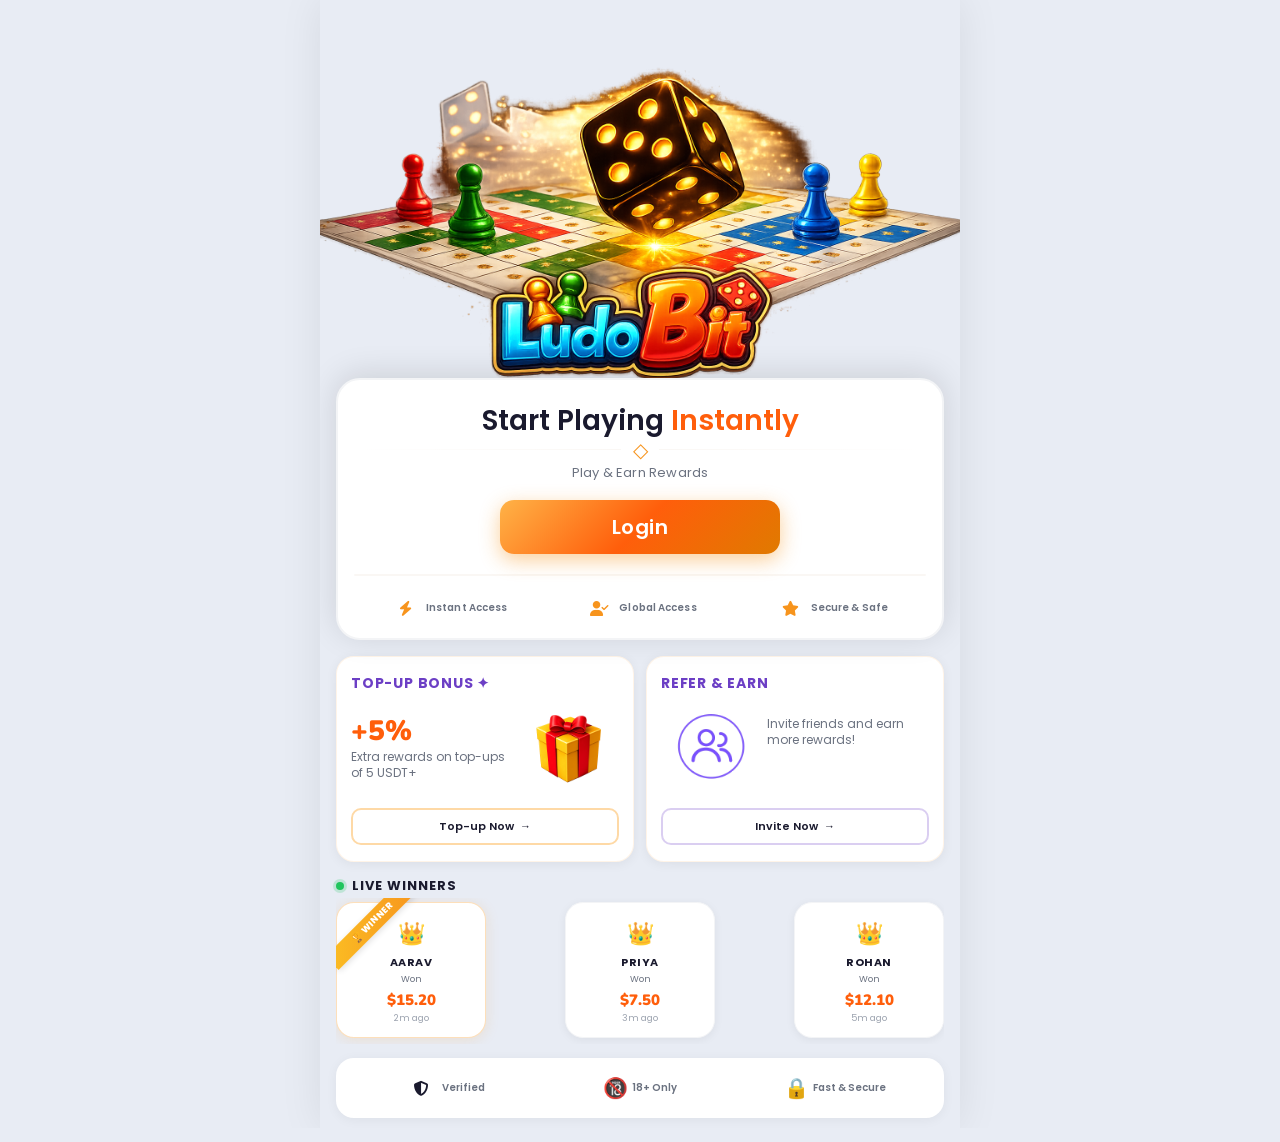
==== index.html @ b2998c1f "bugs" ====
<!DOCTYPE html>
<html lang="en">
<head>
<meta charset="UTF-8">
<meta name="viewport" content="width=device-width, initial-scale=1.0, maximum-scale=1.0, user-scalable=no">
<title>LudoBit</title>
<link href="https://fonts.googleapis.com/css2?family=Nunito:wght@700;800;900&family=Poppins:wght@400;500;600;700&display=swap" rel="stylesheet">
<link rel="stylesheet" href="global.css">
  <!-- React & ReactDOM (UMD) -->
  <script crossorigin src="https://unpkg.com/react@18/umd/react.production.min.js"></script>
  <script crossorigin src="https://unpkg.com/react-dom@18/umd/react-dom.production.min.js"></script>
  <!-- React Icons (UMD build) -->
  <script src="https://unpkg.com/react-icons@4.8.0/umd/react-icons.min.js"></script>
  <link rel="stylesheet" href="https://cdnjs.cloudflare.com/ajax/libs/font-awesome/6.5.1/css/all.min.css">
</head>
<body>

<!-- APP HEADER (shown after login) -->
<header class="app-header" id="appHeader" hidden>
  <div class="header-logo">
    <img src="./assets/Ludo-Game.png" alt="LudoBit Logo" class="logo-img">
  </div>
  <div class="header-actions">
    <div class="wallet-pill">
      <i class="fa-solid fa-wallet"></i>
      <span class="wallet-balance">1,250.75</span>
      <button type="button" class="wallet-add" aria-label="Add funds">+</button>
    </div>
    <a class="profile-wrap" href="./profile.html">
      <img src="https://i.pravatar.cc/80?img=12" alt="Profile" class="profile-avatar">
      <span class="profile-online"></span>
    </a>
  </div>
</header>

<!-- HERO -->
<div class="hero-wrap">
    <div class="hero-background"></div>
</div>

<!-- CTA CARD -->
<div class="cta-card" id="ctaCard">
  <!-- Guest view -->
  <div class="cta-view cta-guest" id="ctaGuest">
    <div class="cta-title">Start Playing <span>Instantly</span></div>
    <div class="cta-divider"><span>◇</span></div>
    <div class="cta-sub">Play & Earn Rewards</div>
    <div class="cta-action">
      <button type="button" class="btn-login" id="btnLogin">Login</button>
    </div>
    <div class="cta-divider-2"><div></div></div>
    <div class="trust-row">
      <div class="trust-item">
        <div class="trust-icon"><i class="fas fa-bolt"></i></div>
        <div class="trust-label">Instant Access</div>
      </div>
      <div class="trust-item">
        <div class="trust-icon"><i class="fa-solid fa-user-check"></i></div>
        <div class="trust-label">Global Access</div>
      </div>
      <div class="trust-item">
        <div class="trust-icon"><i class="fa-solid fa-star"></i></div>
        <div class="trust-label">Secure & Safe</div>
      </div>
    </div>
  </div>

  <!-- Logged-in view -->
  <div class="cta-view cta-logged-in" id="ctaLoggedIn" hidden>
    <div class="cta-title">Enter the <span>Game</span></div>
    <div class="cta-sub">Choose your match and join the battle</div>
    <div class="cta-divider"><span>◇</span></div>
    <div class="cta-action">
      <button type="button" class="btn-play" >Play Now</button>
    </div>
    
    <div class="cta-divider-2"><div></div></div>
    <div class="trust-row trust-row--logged-in">
      <div class="trust-item">
        <div class="trust-icon"><i class="fa-solid fa-shield-halved"></i></div>
        <div class="trust-label trust-label--bold">Verified</div>
      </div>
      <div class="trust-item">
        <div class="trust-icon"><i class="fas fa-bolt"></i></div>
        <div class="trust-label trust-label--bold">Fast Matches</div>
      </div>
      <div class="trust-item">
        <div class="trust-icon"><i class="fa-regular fa-star"></i></div>
        <div class="trust-label trust-label--bold">Big Rewards</div>
      </div>
    </div>
  </div>
</div>

<!-- MAIN CONTENT -->
<div class="content">

  <!-- BONUS GRID -->
  <div class="bonus-grid">
    <!-- Top-up Bonus -->
    <div class="bonus-card">
      <div class="bonus-tag">Top-up Bonus <span class="dot">✦</span></div>
      <div class="bonus-group">
      <div>
        <div class="bonus-amount">+5%</div>
      <div class="bonus-desc">Extra rewards on top-ups of 5 USDT+</div>
      </div>
      <img src="./assets/gift.png" alt="Bonus Icon" class="bonus-img">
      </div> 
      <button class="btn-outline" style="border-color:#fed9a6;">Top-up Now <span>→</span></button>
    </div>
    <!-- Refer & Earn -->
    <div class="bonus-card">
      <div class="bonus-tag" style="color:var(--purple)"> Refer & Earn</div>
      <div class="refer-group">
      <img src="./assets/refer.png" alt="Bonus Icon" class="refer-img">
      <div class="refer-group">
        <div class="bonus-desc">Invite friends and earn more rewards!</div>
      <div class="refer-spacer"></div>
      </div>
      </div>
      <button class="btn-outline" style="border-color:rgba(108,63,197,0.25);">Invite Now <span>→</span></button>
    </div>
  </div>

  <!-- LIVE WINNERS -->
  <div>
    <div class="section-header">
      <div class="live-dot"></div>
      <div class="section-title">Live Winners</div>
    </div>
    <div class="winners-scroll">
      <div class="winner-card top">
        <div class="winner-badge">🏆 Winner</div>
        <div class="winner-crown">👑</div>
        <div class="winner-name">AARAV</div>
        <div class="winner-label">Won</div>
        <div class="winner-amount">$15.20</div>
        <div class="winner-time">2m ago</div>
      </div>
      <div class="winner-card">
        <div class="winner-crown">👑</div>
        <div class="winner-name">PRIYA</div>
        <div class="winner-label">Won</div>
        <div class="winner-amount">$7.50</div>
        <div class="winner-time">3m ago</div>
      </div>
      <div class="winner-card">
        <div class="winner-crown">👑</div>
        <div class="winner-name">ROHAN</div>
        <div class="winner-label">Won</div>
        <div class="winner-amount">$12.10</div>
        <div class="winner-time">5m ago</div>
      </div>
    </div>
  </div>

  <!-- FOOTER TRUST -->
  <div class="footer-trust">
    <div class="ft-item">
      <div class="trust-icon"><i class="fa-solid fa-shield-halved"></i></div>
      <div class="ft-label">Verified</div>
    </div>
    <div class="ft-item">
      <div class="ft-icon">🔞</div>
      <div class="ft-label">18+ Only</div>
    </div>
    <div class="ft-item">
      <div class="ft-icon">🔒</div>
      <div class="ft-label">Fast & Secure</div>
    </div>
  </div>

</div>

<script>
(function () {

  var btnLogin = document.getElementById('btnLogin');
  var appHeader = document.getElementById('appHeader');
  var ctaGuest = document.getElementById('ctaGuest');
  var ctaLoggedIn = document.getElementById('ctaLoggedIn');

  // Header hidden before login
  appHeader.hidden = true;

  btnLogin.addEventListener('click', function () {

    document.body.classList.add('is-logged-in');

    // Show header after login
    appHeader.hidden = false;

    // Switch CTA
    ctaGuest.hidden = true;
    ctaLoggedIn.hidden = false;

    // Change banner
    document.querySelector('.hero-background').style.backgroundImage =
      "url('./assets/login-banner.png')";
  });

})();
</script>

</body>
</html>
---- global.css ----
* { margin: 0; padding: 0; box-sizing: border-box; -webkit-tap-highlight-color: transparent; }

  :root {
    --orange: #ff5e0b;
    --orange-dark: #E07A00;
    --orange-light: #FFB347;
    --gold: #FFD700;
    --blue-logo: #1B5FBE;
    --purple: #6C3FC5;
    --bg: #F0F4FF;
    --card-bg: #FFFFFF;
    --text: #1A1A2E;
    --text-muted: #6B7280;
    --green: #22C55E;
    --shadow: 0 4px 20px rgba(247,148,29,0.15);

    /* Mobile viewport: 320px – 640px */
    --mobile-min: 320px;
    --mobile-max: 640px;
    --page-pad: clamp(10px, 3.2vw, 16px);
    --space-xs: clamp(6px, 1.8vw, 8px);
    --space-sm: clamp(10px, 3vw, 14px);
    --space-md: clamp(12px, 3.8vw, 16px);
    --space-lg: clamp(16px, 4.5vw, 24px);
    --radius-sm: clamp(10px, 3vw, 14px);
    --radius-md: clamp(14px, 4vw, 18px);
    --radius-lg: clamp(18px, 5vw, 24px);
    --font-title: clamp(20px, 6.2vw, 28px);
    --font-sub: clamp(11px, 3.2vw, 13px);
    --font-btn: clamp(16px, 4.8vw, 20px);
    --font-trust: clamp(8px, 2.6vw, 10px);
    --font-trust-bold: clamp(9px, 2.8vw, 11px);
    --hero-h: clamp(280px, 70vw, 400px);
    --btn-width: clamp(200px, 66%, 280px);
  }

  html {
    -webkit-text-size-adjust: 100%;
    text-size-adjust: 100%;
  }

  html, body {
    font-family: 'Poppins', sans-serif;
    color: var(--text);
    min-height: 100vh;
    overflow-x: hidden;
  }

  body {
    width: 100%;
    max-width: var(--mobile-max);
    min-width: var(--mobile-min);
    margin: 0 auto;
  }

  /* ── APP HEADER (logged in) ── */
  .app-header {
    display: flex;
    align-items: center;
    justify-content: space-between;
    gap: var(--space-xs);
    padding: max(8px, env(safe-area-inset-top)) var(--page-pad) 8px;
    position: relative;
    z-index: 10;
    background: linear-gradient(180deg, #fff9f0 0%, rgba(255,249,240,0) 100%);
    min-width: 0;
  }
  .header-logo {
    flex-shrink: 1;
    min-width: 0;
    max-width: 42%;
  }
  .logo-img {
    display: block;
    width: 100%;
    max-width: clamp(88px, 28vw, 130px);
    height: auto;
    object-fit: contain;
  }
  .header-logo-text {
    font-family: 'Nunito', sans-serif;
    font-size: 32px;
    font-weight: 900;
    letter-spacing: -0.5px;
    line-height: 1;
    -webkit-text-stroke: 2px #1a1a2e;
    paint-order: stroke fill;
  }
  .logo-ludo-part {
    background: linear-gradient(180deg, #4a9eff 0%, #1b5fbe 100%);
    -webkit-background-clip: text;
    -webkit-text-fill-color: transparent;
    background-clip: text;
  }
  .logo-bit-part {
    background: linear-gradient(180deg, #ffb347 0%, #ff5e0b 100%);
    -webkit-background-clip: text;
    -webkit-text-fill-color: transparent;
    background-clip: text;
  }
  .header-actions {
    display: flex;
    align-items: center;
    gap: clamp(6px, 2vw, 10px);
    flex-shrink: 0;
    min-width: 0;
  }
  .wallet-pill {
    display: flex;
    align-items: center;
    gap: clamp(4px, 1.5vw, 8px);
    background: #fff;
    border: 1px solid #f0f0f0;
    border-radius: 999px;
    padding: clamp(4px, 1.2vw, 6px) clamp(5px, 1.5vw, 8px) clamp(4px, 1.2vw, 6px) clamp(8px, 2.5vw, 12px);
    box-shadow: 0 2px 10px rgba(0,0,0,0.06);
    min-width: 0;
  }
  .wallet-pill i {
    font-size: clamp(13px, 3.8vw, 16px);
    color: var(--text);
    flex-shrink: 0;
  }
  .wallet-balance {
    font-size: clamp(11px, 3.2vw, 14px);
    font-weight: 600;
    color: var(--text);
    white-space: nowrap;
    min-width: 0;
    overflow: hidden;
    text-overflow: ellipsis;
  }
  .wallet-add {
    width: clamp(24px, 7vw, 28px);
    height: clamp(24px, 7vw, 28px);
    flex-shrink: 0;
    border: none;
    border-radius: 50%;
    background: linear-gradient(135deg, var(--orange-light), var(--orange));
    color: #fff;
    font-size: clamp(15px, 4.2vw, 18px);
    font-weight: 700;
    line-height: 1;
    cursor: pointer;
    display: flex;
    align-items: center;
    justify-content: center;
    box-shadow: 0 2px 8px rgba(255,94,11,0.35);
  }
  .wallet-add:active { transform: scale(0.95); }
  .profile-wrap {
    position: relative;
    flex-shrink: 0;
  }
  .profile-avatar {
    width: clamp(34px, 10vw, 40px);
    height: clamp(34px, 10vw, 40px);
    border-radius: 50%;
    object-fit: cover;
    border: 2px solid var(--orange);
    display: block;
  }
  .profile-online {
    position: absolute;
    bottom: 1px;
    right: 1px;
    width: 10px;
    height: 10px;
    background: var(--green);
    border: 2px solid #fff;
    border-radius: 50%;
  }

  body.is-logged-in .hero-wrap {
    margin-top: -4px;
  }

  /* ── HERO ── */
.hero-wrap {
  padding: 0 0 0;
}
.hero-background{
  width: 100%;
  height: var(--hero-h);
  max-height: min(450px, 62vh);
  background-image: url('./assets/home-banner.png');
  background-size: cover;
  background-position: center;
  background-repeat: no-repeat;
  border-radius: clamp(12px, 4vw, 20px);
}

  .logo-wrap {
    position: relative;
    z-index: 2;
    margin-bottom: 4px;
  }
  .logo-text {
    font-family: 'Nunito', sans-serif;
    font-size: 48px;
    font-weight: 900;
    letter-spacing: -1px;
    line-height: 1;
    text-shadow: 0 4px 16px rgba(0,0,0,0.4);
  }
  .logo-ludo { color: #FFFFFF; }
  .logo-bit {
    background: linear-gradient(135deg, var(--orange-light), var(--orange));
    -webkit-background-clip: text;
    -webkit-text-fill-color: transparent;
    background-clip: text;
  }
  .logo-tagline {
    color: rgba(255,255,255,0.55);
    font-size: 12px;
    letter-spacing: 2px;
    text-transform: uppercase;
    margin-top: 2px;
  }

  /* ── CTA CARD ── */
  body.is-logged-in .cta-card {
    border-color: rgba(253, 186, 116, 0.45);
    box-shadow: 0 -4px 32px rgba(247,148,29,0.12);
  }

  .cta-card {
    background: var(--card-bg);
    border-radius: var(--radius-lg);
    border: 2px solid #F3F4F6;
    padding: var(--space-lg) var(--space-md) var(--space-sm);
    margin: clamp(-22px, -5vw, -28px) var(--page-pad) 0;
    position: relative;
    z-index: 5;
    box-shadow: 0 -4px 32px rgba(0,0,0,0.12);
    width: calc(100% - var(--page-pad) * 2);
    max-width: calc(var(--mobile-max) - var(--page-pad) * 2);
    margin-left: auto;
    margin-right: auto;
  }
  .cta-title {
    text-align: center;
    font-size: var(--font-title);
    font-weight: 600;
    color: var(--text);
    margin-bottom: 4px;
    line-height: 1.2;
    padding: 0 4px;
  }
  .cta-title span { color: var(--orange); }
  .cta-divider {
    display: flex; align-items: center; justify-content: center;
    gap: 6px; margin-bottom: 6px;
  }
  .cta-divider::before, .cta-divider::after {
    content: ''; flex: 1; height: 1.6px;
    background: linear-gradient(to right, transparent, #faf7f4);
  }
  .cta-divider::after { background: linear-gradient(to left, transparent, #faf7f4); }
  .cta-divider span{
  width:16px;
  height:16px;
  /* border:1.5px solid #F7941D; */
  border-radius:2px;
  display:flex;
  align-items:center;
  justify-content:center;
  font-size:20px;
  color:#F7941D;
  background:transparent; /* outline only */
  margin:0 5px;
}
.cta-divider-2{
  border:1px solid #faf7f4;
  border-radius:2px;
  margin-top: 20px;
}
.trust-row .trust-icon {
  color: #F7941D;
}
  .cta-sub {
    text-align: center;
    font-size: var(--font-sub);
    color: var(--text-muted);
    margin-bottom: clamp(12px, 4vw, 18px);
    letter-spacing: 0.2px;
    line-height: 1.45;
    padding: 0 4px;
  }
  .cta-action{
    width:100%;
    display:flex;
    justify-content:center;
  }

  .btn-login {
    display: block;
    width: var(--btn-width);
    max-width: 100%;
    padding: clamp(10px, 3vw, 12px) clamp(16px, 4vw, 24px);
    background: linear-gradient(135deg, var(--orange-light) 0%, var(--orange) 50%, var(--orange-dark) 100%);
    color: #fff;
    font-family: 'Poppins', sans-serif;
    font-size: var(--font-btn);
    font-weight: 600;
    border: none;
    border-radius: var(--radius-sm);
    cursor: pointer;
    letter-spacing: 0.5px;
    box-shadow: 0 6px 20px rgba(247,148,29,0.45);
    transition: transform 0.15s, box-shadow 0.15s;
    position: relative;
    overflow: hidden;
  }
  .btn-login::after {
    content: '';
    position: absolute;
    top: 0; left: -100%;
    width: 60%; height: 100%;
    background: linear-gradient(90deg, transparent, rgba(255,255,255,0.2), transparent);
    animation: shimmer 2.5s infinite;
  }
  @keyframes shimmer {
    0% { left: -100%; }
    100% { left: 200%; }
  }
  .btn-login:active { transform: scale(0.97); box-shadow: 0 3px 10px rgba(247,148,29,0.3); }
[hidden]{
  display:none !important;
}
  .btn-play {
    display: block;
    width: var(--btn-width);
    max-width: 100%;
    padding: clamp(10px, 3vw, 12px) clamp(16px, 4vw, 24px);
    background: linear-gradient(135deg, var(--orange-light) 0%, var(--orange) 50%, var(--orange-dark) 100%);
    color: #fff;
    font-family: 'Poppins', sans-serif;
    font-size: var(--font-btn);
    font-weight: 600;
    border: none;
    border-radius: var(--radius-sm);
    cursor: pointer;
    letter-spacing: 0.5px;
    box-shadow: 0 6px 20px rgba(247,148,29,0.45);
    transition: transform 0.15s, box-shadow 0.15s;
    position: relative;
    overflow: hidden;
  }
  .btn-play::after {
    content: '';
    position: absolute;
    top: 0; left: -100%;
    width: 60%; height: 100%;
    background: linear-gradient(90deg, transparent, rgba(255,255,255,0.2), transparent);
    animation: shimmer 2.5s infinite;
  }
  @keyframes shimmer {
    0% { left: -100%; }
    100% { left: 200%; }
  }
  .btn-play:active { transform: scale(0.97); box-shadow: 0 3px 10px rgba(247,148,29,0.3); }

  .cta-logged-in .cta-title {
    margin-bottom: 6px;
  }
  .cta-logged-in .cta-sub {
    margin-bottom: 10px;
  }
  .cta-logged-in .cta-divider {
    margin-bottom: 18px;
  }
  .cta-logged-in .cta-divider::before,
  .cta-logged-in .cta-divider::after {
    background: linear-gradient(to right, transparent, #fde8d0);
  }
  .cta-logged-in .cta-divider::after {
    background: linear-gradient(to left, transparent, #fde8d0);
  }

  .trust-row--logged-in {
    margin-top: 14px;
    padding: 4px 0 8px;
  }
  .trust-row--logged-in .trust-item {
    flex: 1;
    justify-content: center;
    position: relative;
    gap: 6px;
  }
  .trust-row--logged-in .trust-item:not(:last-child)::after {
    content: '';
    position: absolute;
    right: 0;
    top: 50%;
    transform: translateY(-50%);
    width: 1px;
    height: 28px;
    background: #e5e7eb;
  }
  .trust-row--logged-in .trust-icon {
    width: auto;
    height: auto;
    font-size: 16px;
    color: #f7941d;
  }
  .trust-label--bold {
    font-size: var(--font-trust-bold);
    font-weight: 700;
    color: var(--text);
    line-height: 1.2;
    text-align: center;
  }

  .trust-row {
    display: flex;
    justify-content: space-between;
    margin-top: clamp(12px, 3.5vw, 16px);
    gap: 2px;
    flex-wrap: nowrap;
  }
  .trust-item {
    display: flex;
    align-items: center;
    gap: clamp(2px, 1vw, 4px);
    flex: 1;
    min-width: 0;
    justify-content: center;
  }
  .trust-icon {
    width: clamp(26px, 8vw, 32px);
    height: clamp(26px, 8vw, 32px);
    display: flex;
    align-items: center;
    justify-content: center;
    font-size: clamp(12px, 3.8vw, 15px);
    flex-shrink: 0;
  }
  .trust-label {
    font-size: var(--font-trust);
    font-weight: 600;
    color: var(--text-muted);
    letter-spacing: 0.1px;
    line-height: 1.2;
    word-break: break-word;
    hyphens: auto;
  }

  .trust-row--logged-in .trust-item {
    flex-direction: row;
    flex-wrap: wrap;
    padding: 0 2px;
  }

  /* ── MAIN CONTENT ── */
  .content {
    padding: var(--space-md) var(--page-pad) max(10px, env(safe-area-inset-bottom));
    display: flex;
    flex-direction: column;
    gap: var(--space-sm);
    width: 100%;
  }

  /* ── BONUS CARDS ── */
  .bonus-grid {
    display: grid;
    grid-template-columns: 1fr 1fr;
    gap: clamp(8px, 2.5vw, 12px);
    width: 100%;
    min-width: 0;
  }
  .bonus-card {
    background: var(--card-bg);
    border-radius: var(--radius-md);
    padding: clamp(10px, 3.5vw, 16px) clamp(8px, 2.8vw, 14px);
    min-width: 0;
    position: relative;
    overflow: hidden;
    box-shadow: 0 2px 12px rgba(0,0,0,0.06);
    border: 1px solid rgba(247,148,29,0.1);
  }
  .bonus-card::before {
    content: '';
    position: absolute;
    top: -20px; right: -20px;
    width: 70px; height: 70px;
    border-radius: 50%;
    opacity: 0.06;
  }
  .bonus-img,
  .refer-img {
    width: clamp(48px, 22vw, 100px);
    height: clamp(48px, 22vw, 100px);
    object-fit: contain;
    flex-shrink: 0;
    display: block;
    margin-bottom: clamp(4px, 1.5vw, 8px);
  }
  .bonus-tag {
    font-size: clamp(10px, 3vw, 14px);
    font-weight: 700;
    color: var(--purple);
    text-transform: uppercase;
    letter-spacing: 0.8px;
    display: flex; align-items: center; gap: 3px;
    margin-bottom: 6px;
  }
  .bonus-group {
    display: flex;
    align-items: center;
    gap: clamp(2px, 1.5vw, 6px);
    min-width: 0;
  }
  .bonus-group > div {
    min-width: 0;
    flex: 1;
  }
  .refer-group {
    display: flex;
    align-items: center;
    gap: clamp(2px, 1.5vw, 6px);
    min-width: 0;
    flex-wrap: wrap;
  }
  .refer-group .refer-group {
    flex: 1;
    min-width: 0;
    flex-direction: column;
    align-items: flex-start;
  }
  .bonus-tag .dot { font-size: 1em; }
  .bonus-amount {
    font-family: 'Nunito', sans-serif;
    font-size: clamp(20px, 6.5vw, 28px);
    font-weight: 900;
    color: var(--orange);
    line-height: 1;
    margin-bottom: 4px;
  }
  .bonus-desc {
    font-size: clamp(9px, 2.8vw, 12px);
    color: var(--text-muted);
    line-height: 1.35;
    margin-bottom: clamp(6px, 2vw, 10px);
  }
  .bonus-icon-wrap {
    position: absolute;
    top: 12px; right: 10px;
    font-size: 30px;
    opacity: 0.9;
  }
  .btn-outline {
    display: flex;
    align-items: center;
    width: 100%;
    gap: clamp(4px, 1.5vw, 6px);
    justify-content: center;
    padding: clamp(6px, 2vw, 8px) clamp(6px, 2.5vw, 12px);
    background: transparent;
    border: 2px solid #E5E7EB;
    border-radius: 10px;
    font-family: 'Poppins', sans-serif;
    font-size: clamp(9px, 2.6vw, 11px);
    font-weight: 600;
    text-align: center;
    color: var(--text);
    cursor: pointer;
    transition: background 0.15s, border-color 0.15s;
    white-space: nowrap;
  }
  .btn-outline:active { background: #F9FAFB; border-color: var(--orange); }

  .refer-spacer {
    margin-bottom: clamp(12px, 6vw, 28px);
  }

  /* refer card */
  .refer-card { border: 1px solid rgba(108,63,197,0.15); }
  .refer-card .bonus-tag { color: var(--purple); }
  .refer-card .btn-outline { border-color: rgba(108,63,197,0.25); }
  .refer-icon {
    width: 40px; height: 40px;
    border-radius: 50%;
    background: rgba(108,63,197,0.12);
    display: flex; align-items: center; justify-content: center;
    font-size: 20px;
    position: absolute;
    top: 14px; right: 10px;
  }

  /* ── LIVE WINNERS ── */
  .section-header {
    display: flex;
    align-items: center;
    gap: 8px;
    margin-bottom: 2px;
  }
  .live-dot {
    width: 8px; height: 8px;
    border-radius: 50%;
    background: var(--green);
    box-shadow: 0 0 0 3px rgba(34,197,94,0.2);
    animation: pulse 1.5s ease-in-out infinite;
  }
  @keyframes pulse {
    0%,100% { box-shadow: 0 0 0 3px rgba(34,197,94,0.2); }
    50% { box-shadow: 0 0 0 6px rgba(34,197,94,0.08); }
  }
  .section-title {
    font-size: 13px;
    font-weight: 700;
    color: var(--text);
    text-transform: uppercase;
    letter-spacing: 1px;
  }

  .winners-scroll {
    display: flex;
    gap: clamp(8px, 2.5vw, 10px);
    justify-content: space-between;
    overflow-x: auto;
    padding: 4px 0 6px;
    -webkit-overflow-scrolling: touch;
    scroll-snap-type: x proximity;
    scrollbar-width: none;
    -ms-overflow-style: none;
  }
  .winners-scroll::-webkit-scrollbar { display: none; }

  .winner-card {
    flex: 0 0 clamp(100px, 31vw, 140px);
    min-width: clamp(100px, 31vw, 140px);
    scroll-snap-align: start;
    background: var(--card-bg);
    border-radius: var(--radius-md);
    padding: clamp(10px, 3vw, 14px) clamp(6px, 2.5vw, 10px) clamp(8px, 2.5vw, 12px);
    text-align: center;
    box-shadow: 0 2px 10px rgba(0,0,0,0.06);
    border: 1px solid #F3F4F6;
    position: relative;
    transition: transform 0.2s;
  }
  .winner-card:active { transform: scale(0.96); }
  .winner-card.top {
    border-color: rgba(247,148,29,0.3);
    box-shadow: 0 2px 14px rgba(247,148,29,0.15);
  }
  .winner-badge {
    position: absolute;
    top: 10px;
    left: clamp(-22px, -7vw, -26px);
    background: linear-gradient(135deg, #FBBF24, #F7941D);
    color: #fff;
    font-size: clamp(7px, 2.2vw, 9px);
    font-weight: 800;
    text-transform: uppercase;
    letter-spacing: 0.4px;
    padding: 3px clamp(22px, 8vw, 30px);
    transform: rotate(-45deg);
    box-shadow: 0 2px 6px rgba(0,0,0,0.12);
    z-index: 2;
  }
  .winner-crown { font-size: clamp(18px, 5.5vw, 22px); margin-bottom: 4px; }
  .winner-name {
    font-size: clamp(9px, 2.8vw, 11px);
    font-weight: 700;
    color: var(--text);
    letter-spacing: 0.5px;
    margin-bottom: 2px;
  }
  .winner-label {
    font-size: 9px;
    color: var(--text-muted);
    margin-bottom: 4px;
  }
  .winner-amount {
    font-family: 'Nunito', sans-serif;
    font-size: clamp(12px, 3.8vw, 15px);
    font-weight: 900;
    color: var(--orange);
  }
  .winner-time {
    font-size: 9px;
    color: #9CA3AF;
    margin-top: 2px;
  }

  /* ── BOTTOM NAV ── */
  .bottom-nav {
    position: fixed;
    bottom: 0; left: 0; right: 0;
    background: var(--card-bg);
    border-top: 1px solid #F3F4F6;
    display: flex;
    padding: 8px 0 calc(8px + env(safe-area-inset-bottom));
    box-shadow: 0 -4px 20px rgba(0,0,0,0.08);
    z-index: 100;
  }
  .nav-item {
    flex: 1;
    display: flex;
    flex-direction: column;
    align-items: center;
    gap: 3px;
    padding: 4px 0;
    cursor: pointer;
    -webkit-tap-highlight-color: transparent;
    transition: transform 0.15s;
  }
  .nav-item:active { transform: scale(0.9); }
  .nav-icon { font-size: 22px; line-height: 1; }
  .nav-label {
    font-size: 9px;
    font-weight: 600;
    color: #9CA3AF;
    letter-spacing: 0.3px;
  }
  .nav-item.active .nav-label { color: var(--orange); }
  .nav-item.active .nav-icon { filter: drop-shadow(0 0 4px rgba(247,148,29,0.5)); }

  /* ── FOOTER TRUST ── */
  .footer-trust {
    background: var(--card-bg);
    border-radius: var(--radius-md);
    padding: clamp(10px, 3vw, 14px) var(--page-pad);
    display: flex;
    justify-content: space-around;
    gap: var(--space-xs);
    box-shadow: 0 2px 12px rgba(0,0,0,0.05);
    flex-wrap: wrap;
  }
  .ft-item {
    display: flex;
    align-items: center;
    gap: clamp(3px, 1vw, 4px);
    flex: 1;
    min-width: 0;
    justify-content: center;
  }
  .ft-icon { font-size: clamp(16px, 5vw, 20px); flex-shrink: 0; }
  .ft-label {
    font-size: var(--font-trust);
    font-weight: 600;
    color: var(--text-muted);
    line-height: 1.2;
  }

  /* ── Small phones (320px – 374px) ── */
  @media (max-width: 374px) {
    :root {
      --page-pad: 10px;
      --hero-h: clamp(190px, 58vw, 280px);
    }

    .wallet-pill i {
      display: none;
    }

    .trust-row--logged-in .trust-item {
      flex-direction: column;
      gap: 2px;
    }

    .trust-row--logged-in .trust-item:not(:last-child)::after {
      height: 22px;
    }

    .trust-item {
      flex-direction: column;
      gap: 2px;
    }

    .trust-label,
    .trust-label--bold {
      text-align: center;
    }

    .bonus-grid {
      gap: 8px;
    }
  }

  /* ── Large phones (480px – 640px) ── */
  @media (min-width: 480px) {
    :root {
      --hero-h: clamp(280px, 70vw, 400px);
    }

    .winner-card {
      flex: 0 0 clamp(120px, 28vw, 150px);
      min-width: clamp(120px, 28vw, 150px);
    }
  }

  /* ── Wider than mobile frame: center app shell ── */
  @media (min-width: 641px) {
    html {
      background: #e8ecf4;
    }

    body {
      box-shadow: 0 0 40px rgba(0, 0, 0, 0.08);
    }
  }

  /* entrance animations */
  @keyframes slideUp {
    from { transform: translateY(24px); opacity: 0; }
    to { transform: translateY(0); opacity: 1; }
  }
  .cta-card { animation: slideUp 0.5s ease-out 0.1s both; }
  .bonus-grid { animation: slideUp 0.5s ease-out 0.25s both; }
  .section-header { animation: slideUp 0.5s ease-out 0.35s both; }
  .winners-scroll { animation: slideUp 0.5s ease-out 0.45s both; }
  .footer-trust { animation: slideUp 0.5s ease-out 0.55s both; }
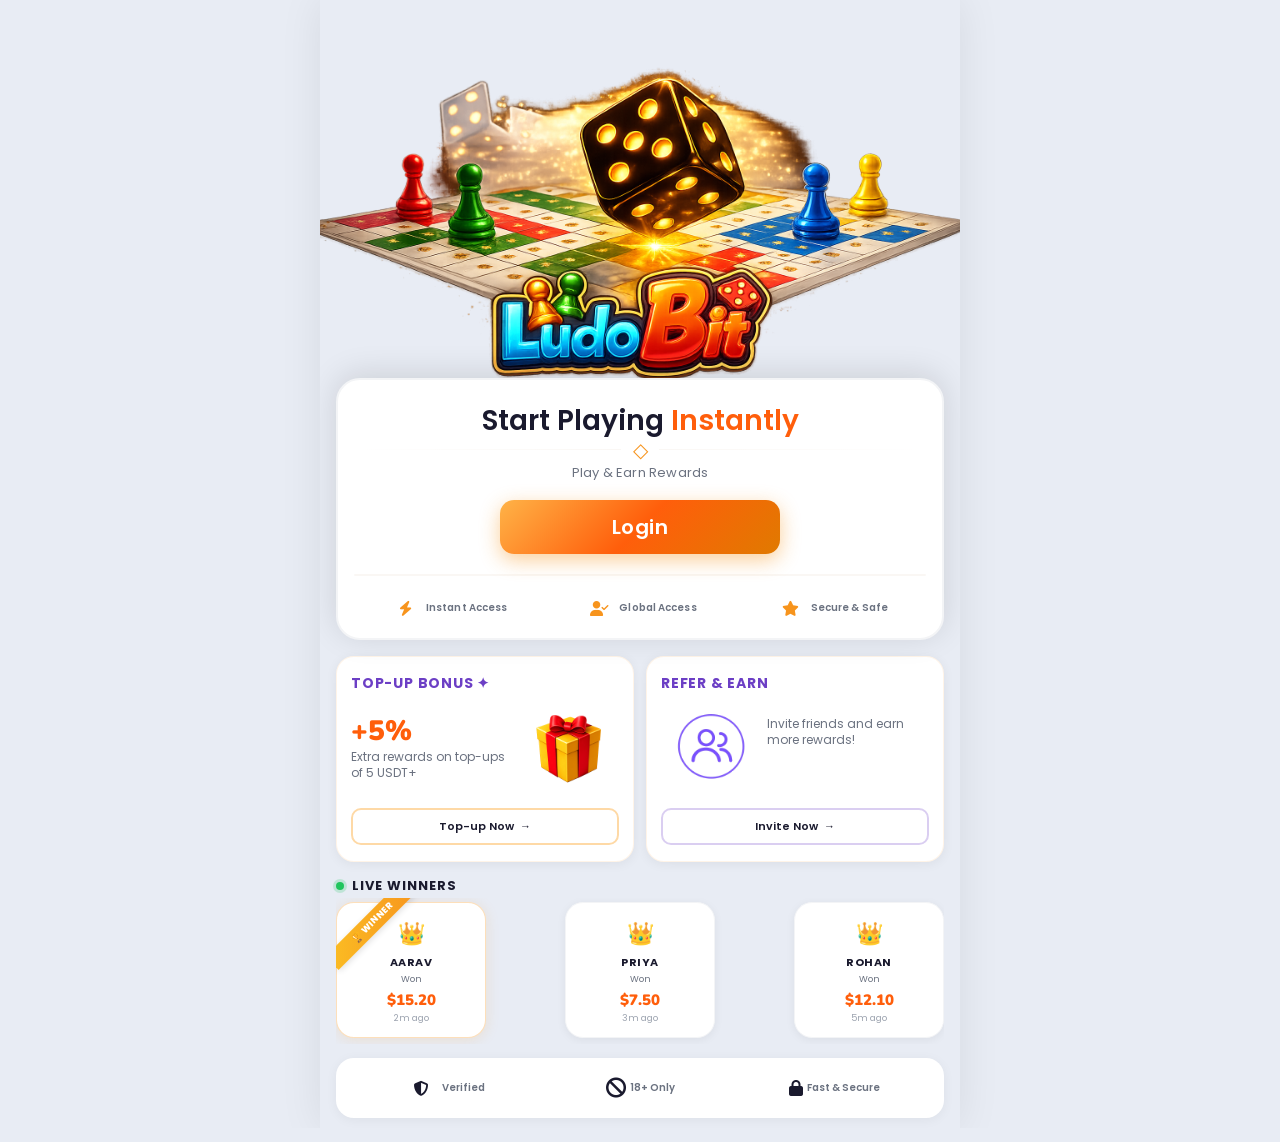
==== commit eef21f99: "fixed" ====
--- a/index.html
+++ b/index.html
@@ -162,11 +162,13 @@
       <div class="ft-label">Verified</div>
     </div>
     <div class="ft-item">
-      <div class="ft-icon">🔞</div>
-      <div class="ft-label">18+ Only</div>
-    </div>
+  <div class="ft-icon">
+    <i class="fa-solid fa-ban"></i>
+  </div>
+  <div class="ft-label">18+ Only</div>
+</div>
     <div class="ft-item">
-      <div class="ft-icon">🔒</div>
+      <i class="fa-solid fa-lock"></i>
       <div class="ft-label">Fast & Secure</div>
     </div>
   </div>
--- a/global.css
+++ b/global.css
@@ -1,4 +1,9 @@
-  * { margin: 0; padding: 0; box-sizing: border-box; -webkit-tap-highlight-color: transparent; }
+  * {
+    margin: 0;
+    padding: 0;
+    box-sizing: border-box;
+    -webkit-tap-highlight-color: transparent;
+  }
 
   :root {
     --orange: #ff5e0b;
@@ -12,7 +17,7 @@
     --text: #1A1A2E;
     --text-muted: #6B7280;
     --green: #22C55E;
-    --shadow: 0 4px 20px rgba(247,148,29,0.15);
+    --shadow: 0 4px 20px rgba(247, 148, 29, 0.15);
 
     /* Mobile viewport: 320px – 640px */
     --mobile-min: 320px;
@@ -39,7 +44,8 @@
     text-size-adjust: 100%;
   }
 
-  html, body {
+  html,
+  body {
     font-family: 'Poppins', sans-serif;
     color: var(--text);
     min-height: 100vh;
@@ -62,14 +68,16 @@
     padding: max(8px, env(safe-area-inset-top)) var(--page-pad) 8px;
     position: relative;
     z-index: 10;
-    background: linear-gradient(180deg, #fff9f0 0%, rgba(255,249,240,0) 100%);
-    min-width: 0;
-  }
+    background: linear-gradient(180deg, #fff9f0 0%, rgba(255, 249, 240, 0) 100%);
+    min-width: 0;
+  }
+
   .header-logo {
     flex-shrink: 1;
     min-width: 0;
     max-width: 42%;
   }
+
   .logo-img {
     display: block;
     width: 100%;
@@ -77,6 +85,7 @@
     height: auto;
     object-fit: contain;
   }
+
   .header-logo-text {
     font-family: 'Nunito', sans-serif;
     font-size: 32px;
@@ -86,18 +95,21 @@
     -webkit-text-stroke: 2px #1a1a2e;
     paint-order: stroke fill;
   }
+
   .logo-ludo-part {
     background: linear-gradient(180deg, #4a9eff 0%, #1b5fbe 100%);
     -webkit-background-clip: text;
     -webkit-text-fill-color: transparent;
     background-clip: text;
   }
+
   .logo-bit-part {
     background: linear-gradient(180deg, #ffb347 0%, #ff5e0b 100%);
     -webkit-background-clip: text;
     -webkit-text-fill-color: transparent;
     background-clip: text;
   }
+
   .header-actions {
     display: flex;
     align-items: center;
@@ -105,6 +117,7 @@
     flex-shrink: 0;
     min-width: 0;
   }
+
   .wallet-pill {
     display: flex;
     align-items: center;
@@ -113,14 +126,16 @@
     border: 1px solid #f0f0f0;
     border-radius: 999px;
     padding: clamp(4px, 1.2vw, 6px) clamp(5px, 1.5vw, 8px) clamp(4px, 1.2vw, 6px) clamp(8px, 2.5vw, 12px);
-    box-shadow: 0 2px 10px rgba(0,0,0,0.06);
-    min-width: 0;
-  }
+    box-shadow: 0 2px 10px rgba(0, 0, 0, 0.06);
+    min-width: 0;
+  }
+
   .wallet-pill i {
     font-size: clamp(13px, 3.8vw, 16px);
     color: var(--text);
     flex-shrink: 0;
   }
+
   .wallet-balance {
     font-size: clamp(11px, 3.2vw, 14px);
     font-weight: 600;
@@ -130,6 +145,7 @@
     overflow: hidden;
     text-overflow: ellipsis;
   }
+
   .wallet-add {
     width: clamp(24px, 7vw, 28px);
     height: clamp(24px, 7vw, 28px);
@@ -145,13 +161,18 @@
     display: flex;
     align-items: center;
     justify-content: center;
-    box-shadow: 0 2px 8px rgba(255,94,11,0.35);
-  }
-  .wallet-add:active { transform: scale(0.95); }
+    box-shadow: 0 2px 8px rgba(255, 94, 11, 0.35);
+  }
+
+  .wallet-add:active {
+    transform: scale(0.95);
+  }
+
   .profile-wrap {
     position: relative;
     flex-shrink: 0;
   }
+
   .profile-avatar {
     width: clamp(34px, 10vw, 40px);
     height: clamp(34px, 10vw, 40px);
@@ -160,6 +181,7 @@
     border: 2px solid var(--orange);
     display: block;
   }
+
   .profile-online {
     position: absolute;
     bottom: 1px;
@@ -176,42 +198,49 @@
   }
 
   /* ── HERO ── */
-.hero-wrap {
-  padding: 0 0 0;
-}
-.hero-background{
-  width: 100%;
-  height: var(--hero-h);
-  max-height: min(450px, 62vh);
-  background-image: url('./assets/home-banner.png');
-  background-size: cover;
-  background-position: center;
-  background-repeat: no-repeat;
-  border-radius: clamp(12px, 4vw, 20px);
-}
+  .hero-wrap {
+    padding: 0 0 0;
+  }
+
+  .hero-background {
+    width: 100%;
+    height: var(--hero-h);
+    max-height: min(450px, 62vh);
+    background-image: url('./assets/home-banner.png');
+    background-size: cover;
+    background-position: center;
+    background-repeat: no-repeat;
+    border-radius: clamp(12px, 4vw, 20px);
+  }
 
   .logo-wrap {
     position: relative;
     z-index: 2;
     margin-bottom: 4px;
   }
+
   .logo-text {
     font-family: 'Nunito', sans-serif;
     font-size: 48px;
     font-weight: 900;
     letter-spacing: -1px;
     line-height: 1;
-    text-shadow: 0 4px 16px rgba(0,0,0,0.4);
-  }
-  .logo-ludo { color: #FFFFFF; }
+    text-shadow: 0 4px 16px rgba(0, 0, 0, 0.4);
+  }
+
+  .logo-ludo {
+    color: #FFFFFF;
+  }
+
   .logo-bit {
     background: linear-gradient(135deg, var(--orange-light), var(--orange));
     -webkit-background-clip: text;
     -webkit-text-fill-color: transparent;
     background-clip: text;
   }
+
   .logo-tagline {
-    color: rgba(255,255,255,0.55);
+    color: rgba(255, 255, 255, 0.55);
     font-size: 12px;
     letter-spacing: 2px;
     text-transform: uppercase;
@@ -221,7 +250,7 @@
   /* ── CTA CARD ── */
   body.is-logged-in .cta-card {
     border-color: rgba(253, 186, 116, 0.45);
-    box-shadow: 0 -4px 32px rgba(247,148,29,0.12);
+    box-shadow: 0 -4px 32px rgba(247, 148, 29, 0.12);
   }
 
   .cta-card {
@@ -232,12 +261,13 @@
     margin: clamp(-22px, -5vw, -28px) var(--page-pad) 0;
     position: relative;
     z-index: 5;
-    box-shadow: 0 -4px 32px rgba(0,0,0,0.12);
+    box-shadow: 0 -4px 32px rgba(0, 0, 0, 0.12);
     width: calc(100% - var(--page-pad) * 2);
     max-width: calc(var(--mobile-max) - var(--page-pad) * 2);
     margin-left: auto;
     margin-right: auto;
   }
+
   .cta-title {
     text-align: center;
     font-size: var(--font-title);
@@ -247,37 +277,56 @@
     line-height: 1.2;
     padding: 0 4px;
   }
-  .cta-title span { color: var(--orange); }
+
+  .cta-title span {
+    color: var(--orange);
+  }
+
   .cta-divider {
-    display: flex; align-items: center; justify-content: center;
-    gap: 6px; margin-bottom: 6px;
-  }
-  .cta-divider::before, .cta-divider::after {
-    content: ''; flex: 1; height: 1.6px;
+    display: flex;
+    align-items: center;
+    justify-content: center;
+    gap: 6px;
+    margin-bottom: 6px;
+  }
+
+  .cta-divider::before,
+  .cta-divider::after {
+    content: '';
+    flex: 1;
+    height: 1.6px;
     background: linear-gradient(to right, transparent, #faf7f4);
   }
-  .cta-divider::after { background: linear-gradient(to left, transparent, #faf7f4); }
-  .cta-divider span{
-  width:16px;
-  height:16px;
-  /* border:1.5px solid #F7941D; */
-  border-radius:2px;
-  display:flex;
-  align-items:center;
-  justify-content:center;
-  font-size:20px;
-  color:#F7941D;
-  background:transparent; /* outline only */
-  margin:0 5px;
-}
-.cta-divider-2{
-  border:1px solid #faf7f4;
-  border-radius:2px;
-  margin-top: 20px;
-}
-.trust-row .trust-icon {
-  color: #F7941D;
-}
+
+  .cta-divider::after {
+    background: linear-gradient(to left, transparent, #faf7f4);
+  }
+
+  .cta-divider span {
+    width: 16px;
+    height: 16px;
+    /* border:1.5px solid #F7941D; */
+    border-radius: 2px;
+    display: flex;
+    align-items: center;
+    justify-content: center;
+    font-size: 20px;
+    color: #F7941D;
+    background: transparent;
+    /* outline only */
+    margin: 0 5px;
+  }
+
+  .cta-divider-2 {
+    border: 1px solid #faf7f4;
+    border-radius: 2px;
+    margin-top: 20px;
+  }
+
+  .trust-row .trust-icon {
+    color: #F7941D;
+  }
+
   .cta-sub {
     text-align: center;
     font-size: var(--font-sub);
@@ -287,10 +336,11 @@
     line-height: 1.45;
     padding: 0 4px;
   }
-  .cta-action{
-    width:100%;
-    display:flex;
-    justify-content:center;
+
+  .cta-action {
+    width: 100%;
+    display: flex;
+    justify-content: center;
   }
 
   .btn-login {
@@ -307,27 +357,42 @@
     border-radius: var(--radius-sm);
     cursor: pointer;
     letter-spacing: 0.5px;
-    box-shadow: 0 6px 20px rgba(247,148,29,0.45);
+    box-shadow: 0 6px 20px rgba(247, 148, 29, 0.45);
     transition: transform 0.15s, box-shadow 0.15s;
     position: relative;
     overflow: hidden;
   }
+
   .btn-login::after {
     content: '';
     position: absolute;
-    top: 0; left: -100%;
-    width: 60%; height: 100%;
-    background: linear-gradient(90deg, transparent, rgba(255,255,255,0.2), transparent);
+    top: 0;
+    left: -100%;
+    width: 60%;
+    height: 100%;
+    background: linear-gradient(90deg, transparent, rgba(255, 255, 255, 0.2), transparent);
     animation: shimmer 2.5s infinite;
   }
+
   @keyframes shimmer {
-    0% { left: -100%; }
-    100% { left: 200%; }
-  }
-  .btn-login:active { transform: scale(0.97); box-shadow: 0 3px 10px rgba(247,148,29,0.3); }
-[hidden]{
-  display:none !important;
-}
+    0% {
+      left: -100%;
+    }
+
+    100% {
+      left: 200%;
+    }
+  }
+
+  .btn-login:active {
+    transform: scale(0.97);
+    box-shadow: 0 3px 10px rgba(247, 148, 29, 0.3);
+  }
+
+  [hidden] {
+    display: none !important;
+  }
+
   .btn-play {
     display: block;
     width: var(--btn-width);
@@ -342,38 +407,55 @@
     border-radius: var(--radius-sm);
     cursor: pointer;
     letter-spacing: 0.5px;
-    box-shadow: 0 6px 20px rgba(247,148,29,0.45);
+    box-shadow: 0 6px 20px rgba(247, 148, 29, 0.45);
     transition: transform 0.15s, box-shadow 0.15s;
     position: relative;
     overflow: hidden;
   }
+
   .btn-play::after {
     content: '';
     position: absolute;
-    top: 0; left: -100%;
-    width: 60%; height: 100%;
-    background: linear-gradient(90deg, transparent, rgba(255,255,255,0.2), transparent);
+    top: 0;
+    left: -100%;
+    width: 60%;
+    height: 100%;
+    background: linear-gradient(90deg, transparent, rgba(255, 255, 255, 0.2), transparent);
     animation: shimmer 2.5s infinite;
   }
+
   @keyframes shimmer {
-    0% { left: -100%; }
-    100% { left: 200%; }
-  }
-  .btn-play:active { transform: scale(0.97); box-shadow: 0 3px 10px rgba(247,148,29,0.3); }
+    0% {
+      left: -100%;
+    }
+
+    100% {
+      left: 200%;
+    }
+  }
+
+  .btn-play:active {
+    transform: scale(0.97);
+    box-shadow: 0 3px 10px rgba(247, 148, 29, 0.3);
+  }
 
   .cta-logged-in .cta-title {
     margin-bottom: 6px;
   }
+
   .cta-logged-in .cta-sub {
     margin-bottom: 10px;
   }
+
   .cta-logged-in .cta-divider {
     margin-bottom: 18px;
   }
+
   .cta-logged-in .cta-divider::before,
   .cta-logged-in .cta-divider::after {
     background: linear-gradient(to right, transparent, #fde8d0);
   }
+
   .cta-logged-in .cta-divider::after {
     background: linear-gradient(to left, transparent, #fde8d0);
   }
@@ -382,12 +464,14 @@
     margin-top: 14px;
     padding: 4px 0 8px;
   }
+
   .trust-row--logged-in .trust-item {
     flex: 1;
     justify-content: center;
     position: relative;
     gap: 6px;
   }
+
   .trust-row--logged-in .trust-item:not(:last-child)::after {
     content: '';
     position: absolute;
@@ -398,12 +482,14 @@
     height: 28px;
     background: #e5e7eb;
   }
+
   .trust-row--logged-in .trust-icon {
     width: auto;
     height: auto;
     font-size: 16px;
     color: #f7941d;
   }
+
   .trust-label--bold {
     font-size: var(--font-trust-bold);
     font-weight: 700;
@@ -419,6 +505,7 @@
     gap: 2px;
     flex-wrap: nowrap;
   }
+
   .trust-item {
     display: flex;
     align-items: center;
@@ -427,6 +514,7 @@
     min-width: 0;
     justify-content: center;
   }
+
   .trust-icon {
     width: clamp(26px, 8vw, 32px);
     height: clamp(26px, 8vw, 32px);
@@ -436,6 +524,7 @@
     font-size: clamp(12px, 3.8vw, 15px);
     flex-shrink: 0;
   }
+
   .trust-label {
     font-size: var(--font-trust);
     font-weight: 600;
@@ -469,6 +558,7 @@
     width: 100%;
     min-width: 0;
   }
+
   .bonus-card {
     background: var(--card-bg);
     border-radius: var(--radius-md);
@@ -476,17 +566,21 @@
     min-width: 0;
     position: relative;
     overflow: hidden;
-    box-shadow: 0 2px 12px rgba(0,0,0,0.06);
-    border: 1px solid rgba(247,148,29,0.1);
-  }
+    box-shadow: 0 2px 12px rgba(0, 0, 0, 0.06);
+    border: 1px solid rgba(247, 148, 29, 0.1);
+  }
+
   .bonus-card::before {
     content: '';
     position: absolute;
-    top: -20px; right: -20px;
-    width: 70px; height: 70px;
+    top: -20px;
+    right: -20px;
+    width: 70px;
+    height: 70px;
     border-radius: 50%;
     opacity: 0.06;
   }
+
   .bonus-img,
   .refer-img {
     width: clamp(48px, 22vw, 100px);
@@ -496,25 +590,31 @@
     display: block;
     margin-bottom: clamp(4px, 1.5vw, 8px);
   }
+
   .bonus-tag {
     font-size: clamp(10px, 3vw, 14px);
     font-weight: 700;
     color: var(--purple);
     text-transform: uppercase;
     letter-spacing: 0.8px;
-    display: flex; align-items: center; gap: 3px;
+    display: flex;
+    align-items: center;
+    gap: 3px;
     margin-bottom: 6px;
   }
+
   .bonus-group {
     display: flex;
     align-items: center;
     gap: clamp(2px, 1.5vw, 6px);
     min-width: 0;
   }
-  .bonus-group > div {
+
+  .bonus-group>div {
     min-width: 0;
     flex: 1;
   }
+
   .refer-group {
     display: flex;
     align-items: center;
@@ -522,13 +622,18 @@
     min-width: 0;
     flex-wrap: wrap;
   }
+
   .refer-group .refer-group {
     flex: 1;
     min-width: 0;
     flex-direction: column;
     align-items: flex-start;
   }
-  .bonus-tag .dot { font-size: 1em; }
+
+  .bonus-tag .dot {
+    font-size: 1em;
+  }
+
   .bonus-amount {
     font-family: 'Nunito', sans-serif;
     font-size: clamp(20px, 6.5vw, 28px);
@@ -537,18 +642,22 @@
     line-height: 1;
     margin-bottom: 4px;
   }
+
   .bonus-desc {
     font-size: clamp(9px, 2.8vw, 12px);
     color: var(--text-muted);
     line-height: 1.35;
     margin-bottom: clamp(6px, 2vw, 10px);
   }
+
   .bonus-icon-wrap {
     position: absolute;
-    top: 12px; right: 10px;
+    top: 12px;
+    right: 10px;
     font-size: 30px;
     opacity: 0.9;
   }
+
   .btn-outline {
     display: flex;
     align-items: center;
@@ -568,24 +677,41 @@
     transition: background 0.15s, border-color 0.15s;
     white-space: nowrap;
   }
-  .btn-outline:active { background: #F9FAFB; border-color: var(--orange); }
+
+  .btn-outline:active {
+    background: #F9FAFB;
+    border-color: var(--orange);
+  }
 
   .refer-spacer {
     margin-bottom: clamp(12px, 6vw, 28px);
   }
 
   /* refer card */
-  .refer-card { border: 1px solid rgba(108,63,197,0.15); }
-  .refer-card .bonus-tag { color: var(--purple); }
-  .refer-card .btn-outline { border-color: rgba(108,63,197,0.25); }
+  .refer-card {
+    border: 1px solid rgba(108, 63, 197, 0.15);
+  }
+
+  .refer-card .bonus-tag {
+    color: var(--purple);
+  }
+
+  .refer-card .btn-outline {
+    border-color: rgba(108, 63, 197, 0.25);
+  }
+
   .refer-icon {
-    width: 40px; height: 40px;
+    width: 40px;
+    height: 40px;
     border-radius: 50%;
-    background: rgba(108,63,197,0.12);
-    display: flex; align-items: center; justify-content: center;
+    background: rgba(108, 63, 197, 0.12);
+    display: flex;
+    align-items: center;
+    justify-content: center;
     font-size: 20px;
     position: absolute;
-    top: 14px; right: 10px;
+    top: 14px;
+    right: 10px;
   }
 
   /* ── LIVE WINNERS ── */
@@ -595,17 +721,28 @@
     gap: 8px;
     margin-bottom: 2px;
   }
+
   .live-dot {
-    width: 8px; height: 8px;
+    width: 8px;
+    height: 8px;
     border-radius: 50%;
     background: var(--green);
-    box-shadow: 0 0 0 3px rgba(34,197,94,0.2);
+    box-shadow: 0 0 0 3px rgba(34, 197, 94, 0.2);
     animation: pulse 1.5s ease-in-out infinite;
   }
+
   @keyframes pulse {
-    0%,100% { box-shadow: 0 0 0 3px rgba(34,197,94,0.2); }
-    50% { box-shadow: 0 0 0 6px rgba(34,197,94,0.08); }
-  }
+
+    0%,
+    100% {
+      box-shadow: 0 0 0 3px rgba(34, 197, 94, 0.2);
+    }
+
+    50% {
+      box-shadow: 0 0 0 6px rgba(34, 197, 94, 0.08);
+    }
+  }
+
   .section-title {
     font-size: 13px;
     font-weight: 700;
@@ -625,7 +762,10 @@
     scrollbar-width: none;
     -ms-overflow-style: none;
   }
-  .winners-scroll::-webkit-scrollbar { display: none; }
+
+  .winners-scroll::-webkit-scrollbar {
+    display: none;
+  }
 
   .winner-card {
     flex: 0 0 clamp(100px, 31vw, 140px);
@@ -635,16 +775,21 @@
     border-radius: var(--radius-md);
     padding: clamp(10px, 3vw, 14px) clamp(6px, 2.5vw, 10px) clamp(8px, 2.5vw, 12px);
     text-align: center;
-    box-shadow: 0 2px 10px rgba(0,0,0,0.06);
+    box-shadow: 0 2px 10px rgba(0, 0, 0, 0.06);
     border: 1px solid #F3F4F6;
     position: relative;
     transition: transform 0.2s;
   }
-  .winner-card:active { transform: scale(0.96); }
+
+  .winner-card:active {
+    transform: scale(0.96);
+  }
+
   .winner-card.top {
-    border-color: rgba(247,148,29,0.3);
-    box-shadow: 0 2px 14px rgba(247,148,29,0.15);
-  }
+    border-color: rgba(247, 148, 29, 0.3);
+    box-shadow: 0 2px 14px rgba(247, 148, 29, 0.15);
+  }
+
   .winner-badge {
     position: absolute;
     top: 10px;
@@ -657,10 +802,15 @@
     letter-spacing: 0.4px;
     padding: 3px clamp(22px, 8vw, 30px);
     transform: rotate(-45deg);
-    box-shadow: 0 2px 6px rgba(0,0,0,0.12);
+    box-shadow: 0 2px 6px rgba(0, 0, 0, 0.12);
     z-index: 2;
   }
-  .winner-crown { font-size: clamp(18px, 5.5vw, 22px); margin-bottom: 4px; }
+
+  .winner-crown {
+    font-size: clamp(18px, 5.5vw, 22px);
+    margin-bottom: 4px;
+  }
+
   .winner-name {
     font-size: clamp(9px, 2.8vw, 11px);
     font-weight: 700;
@@ -668,17 +818,20 @@
     letter-spacing: 0.5px;
     margin-bottom: 2px;
   }
+
   .winner-label {
     font-size: 9px;
     color: var(--text-muted);
     margin-bottom: 4px;
   }
+
   .winner-amount {
     font-family: 'Nunito', sans-serif;
     font-size: clamp(12px, 3.8vw, 15px);
     font-weight: 900;
     color: var(--orange);
   }
+
   .winner-time {
     font-size: 9px;
     color: #9CA3AF;
@@ -688,14 +841,17 @@
   /* ── BOTTOM NAV ── */
   .bottom-nav {
     position: fixed;
-    bottom: 0; left: 0; right: 0;
+    bottom: 0;
+    left: 0;
+    right: 0;
     background: var(--card-bg);
     border-top: 1px solid #F3F4F6;
     display: flex;
     padding: 8px 0 calc(8px + env(safe-area-inset-bottom));
-    box-shadow: 0 -4px 20px rgba(0,0,0,0.08);
+    box-shadow: 0 -4px 20px rgba(0, 0, 0, 0.08);
     z-index: 100;
   }
+
   .nav-item {
     flex: 1;
     display: flex;
@@ -707,16 +863,30 @@
     -webkit-tap-highlight-color: transparent;
     transition: transform 0.15s;
   }
-  .nav-item:active { transform: scale(0.9); }
-  .nav-icon { font-size: 22px; line-height: 1; }
+
+  .nav-item:active {
+    transform: scale(0.9);
+  }
+
+  .nav-icon {
+    font-size: 22px;
+    line-height: 1;
+  }
+
   .nav-label {
     font-size: 9px;
     font-weight: 600;
     color: #9CA3AF;
     letter-spacing: 0.3px;
   }
-  .nav-item.active .nav-label { color: var(--orange); }
-  .nav-item.active .nav-icon { filter: drop-shadow(0 0 4px rgba(247,148,29,0.5)); }
+
+  .nav-item.active .nav-label {
+    color: var(--orange);
+  }
+
+  .nav-item.active .nav-icon {
+    filter: drop-shadow(0 0 4px rgba(247, 148, 29, 0.5));
+  }
 
   /* ── FOOTER TRUST ── */
   .footer-trust {
@@ -726,9 +896,10 @@
     display: flex;
     justify-content: space-around;
     gap: var(--space-xs);
-    box-shadow: 0 2px 12px rgba(0,0,0,0.05);
+    box-shadow: 0 2px 12px rgba(0, 0, 0, 0.05);
     flex-wrap: wrap;
   }
+
   .ft-item {
     display: flex;
     align-items: center;
@@ -737,7 +908,12 @@
     min-width: 0;
     justify-content: center;
   }
-  .ft-icon { font-size: clamp(16px, 5vw, 20px); flex-shrink: 0; }
+
+  .ft-icon {
+    font-size: clamp(16px, 5vw, 20px);
+    flex-shrink: 0;
+  }
+
   .ft-label {
     font-size: var(--font-trust);
     font-weight: 600;
@@ -805,11 +981,33 @@
 
   /* entrance animations */
   @keyframes slideUp {
-    from { transform: translateY(24px); opacity: 0; }
-    to { transform: translateY(0); opacity: 1; }
-  }
-  .cta-card { animation: slideUp 0.5s ease-out 0.1s both; }
-  .bonus-grid { animation: slideUp 0.5s ease-out 0.25s both; }
-  .section-header { animation: slideUp 0.5s ease-out 0.35s both; }
-  .winners-scroll { animation: slideUp 0.5s ease-out 0.45s both; }
-  .footer-trust { animation: slideUp 0.5s ease-out 0.55s both; }+    from {
+      transform: translateY(24px);
+      opacity: 0;
+    }
+
+    to {
+      transform: translateY(0);
+      opacity: 1;
+    }
+  }
+
+  .cta-card {
+    animation: slideUp 0.5s ease-out 0.1s both;
+  }
+
+  .bonus-grid {
+    animation: slideUp 0.5s ease-out 0.25s both;
+  }
+
+  .section-header {
+    animation: slideUp 0.5s ease-out 0.35s both;
+  }
+
+  .winners-scroll {
+    animation: slideUp 0.5s ease-out 0.45s both;
+  }
+
+  .footer-trust {
+    animation: slideUp 0.5s ease-out 0.55s both;
+  }
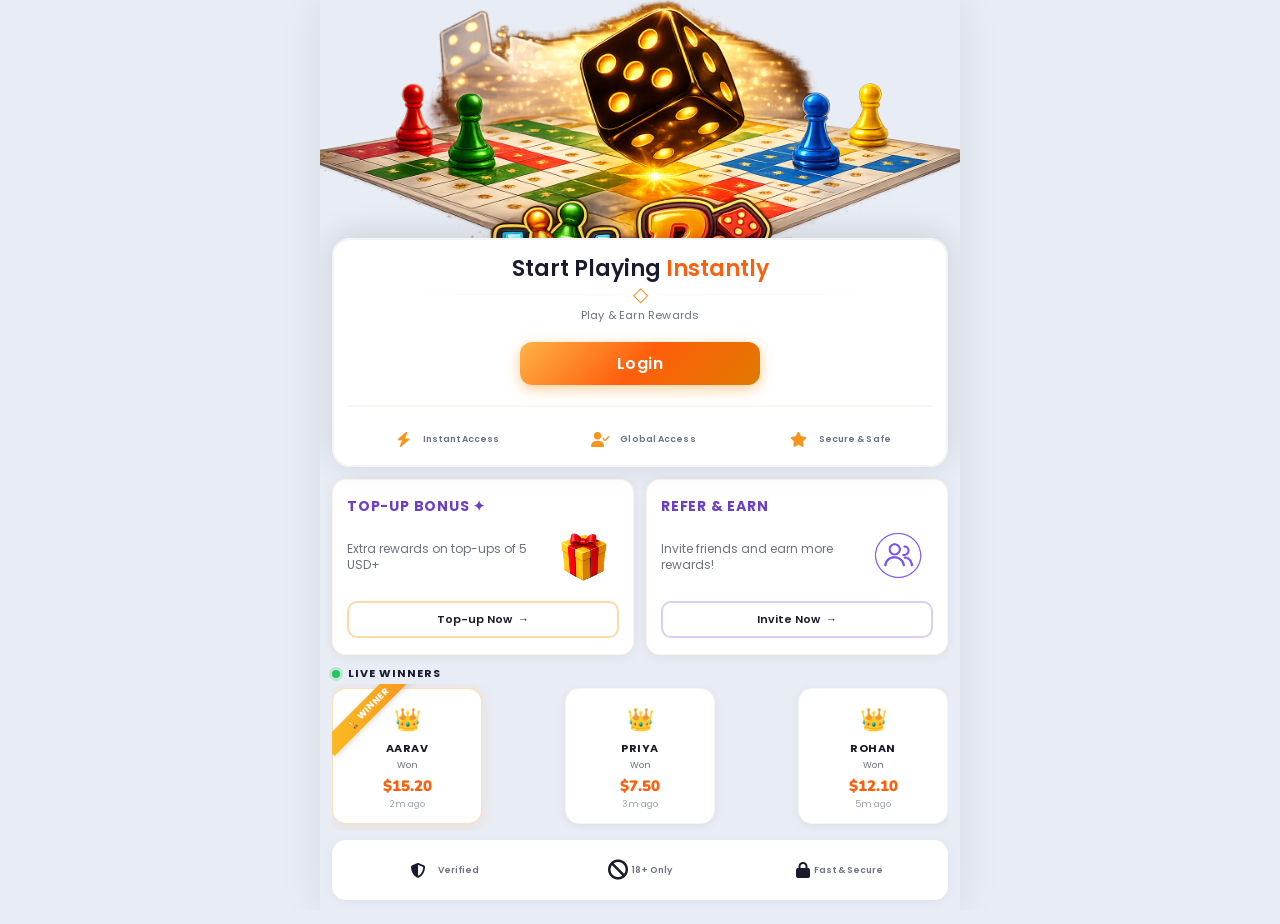
==== commit 6556fc17: "bug fixing" ====
--- a/index.html
+++ b/index.html
@@ -20,17 +20,18 @@
   <div class="header-logo">
     <img src="./assets/Ludo-Game.png" alt="LudoBit Logo" class="logo-img">
   </div>
+  <a style="text-decoration: none;" class="profile-wrap" href="./profile.html">
   <div class="header-actions">
     <div class="wallet-pill">
       <i class="fa-solid fa-wallet"></i>
       <span class="wallet-balance">1,250.75</span>
       <button type="button" class="wallet-add" aria-label="Add funds">+</button>
     </div>
-    <a class="profile-wrap" href="./profile.html">
+    
       <img src="https://i.pravatar.cc/80?img=12" alt="Profile" class="profile-avatar">
       <span class="profile-online"></span>
-    </a>
-  </div>
+  </div>
+      </a>
 </header>
 
 <!-- HERO -->
@@ -102,8 +103,7 @@
       <div class="bonus-tag">Top-up Bonus <span class="dot">✦</span></div>
       <div class="bonus-group">
       <div>
-        <div class="bonus-amount">+5%</div>
-      <div class="bonus-desc">Extra rewards on top-ups of 5 USDT+</div>
+      <div class="bonus-desc">Extra rewards on top-ups of 5 USD+</div>
       </div>
       <img src="./assets/gift.png" alt="Bonus Icon" class="bonus-img">
       </div> 
@@ -112,13 +112,12 @@
     <!-- Refer & Earn -->
     <div class="bonus-card">
       <div class="bonus-tag" style="color:var(--purple)"> Refer & Earn</div>
-      <div class="refer-group">
-      <img src="./assets/refer.png" alt="Bonus Icon" class="refer-img">
-      <div class="refer-group">
-        <div class="bonus-desc">Invite friends and earn more rewards!</div>
-      <div class="refer-spacer"></div>
-      </div>
-      </div>
+      <div class="bonus-group">
+      <div>
+      <div class="bonus-desc">Invite friends and earn more rewards!</div>
+      </div>
+      <img src="./assets/refer.png" alt="Bonus Icon" class="bonus-img">
+      </div> 
       <button class="btn-outline" style="border-color:rgba(108,63,197,0.25);">Invite Now <span>→</span></button>
     </div>
   </div>
--- a/global.css
+++ b/global.css
@@ -1,4 +1,4 @@
-  * {
+* {
     margin: 0;
     padding: 0;
     box-sizing: border-box;
@@ -22,21 +22,21 @@
     /* Mobile viewport: 320px – 640px */
     --mobile-min: 320px;
     --mobile-max: 640px;
-    --page-pad: clamp(10px, 3.2vw, 16px);
-    --space-xs: clamp(6px, 1.8vw, 8px);
-    --space-sm: clamp(10px, 3vw, 14px);
-    --space-md: clamp(12px, 3.8vw, 16px);
-    --space-lg: clamp(16px, 4.5vw, 24px);
-    --radius-sm: clamp(10px, 3vw, 14px);
-    --radius-md: clamp(14px, 4vw, 18px);
-    --radius-lg: clamp(18px, 5vw, 24px);
-    --font-title: clamp(20px, 6.2vw, 28px);
-    --font-sub: clamp(11px, 3.2vw, 13px);
-    --font-btn: clamp(16px, 4.8vw, 20px);
-    --font-trust: clamp(8px, 2.6vw, 10px);
-    --font-trust-bold: clamp(9px, 2.8vw, 11px);
-    --hero-h: clamp(280px, 70vw, 400px);
-    --btn-width: clamp(200px, 66%, 280px);
+    --page-pad: clamp(8px, 2.5vw, 12px);
+    --space-xs: clamp(4px, 1.2vw, 6px);
+    --space-sm: clamp(6px, 2vw, 10px);
+    --space-md: clamp(8px, 2.5vw, 12px);
+    --space-lg: clamp(10px, 3vw, 16px);
+    --radius-sm: clamp(8px, 2.5vw, 12px);
+    --radius-md: clamp(10px, 3vw, 14px);
+    --radius-lg: clamp(12px, 3.5vw, 18px);
+    --font-title: clamp(15px, 4.8vw, 22px);
+    --font-sub: clamp(9px, 2.6vw, 11px);
+    --font-btn: clamp(13px, 3.8vw, 16px);
+    --font-trust: clamp(7px, 2.1vw, 9px);
+    --font-trust-bold: clamp(8px, 2.3vw, 10px);
+    --hero-h: clamp(160px, 40vw, 240px);
+    --btn-width: clamp(160px, 60%, 240px);
   }
 
   html {
@@ -88,7 +88,7 @@
 
   .header-logo-text {
     font-family: 'Nunito', sans-serif;
-    font-size: 32px;
+    font-size: 24px;
     font-weight: 900;
     letter-spacing: -0.5px;
     line-height: 1;
@@ -174,8 +174,8 @@
   }
 
   .profile-avatar {
-    width: clamp(34px, 10vw, 40px);
-    height: clamp(34px, 10vw, 40px);
+    width: clamp(32px, 12vw, 38px);
+    height: clamp(32px, 12vw, 38px);
     border-radius: 50%;
     object-fit: cover;
     border: 2px solid var(--orange);
@@ -186,8 +186,8 @@
     position: absolute;
     bottom: 1px;
     right: 1px;
-    width: 10px;
-    height: 10px;
+    width: 8px;
+    height: 8px;
     background: var(--green);
     border: 2px solid #fff;
     border-radius: 50%;
@@ -205,7 +205,7 @@
   .hero-background {
     width: 100%;
     height: var(--hero-h);
-    max-height: min(450px, 62vh);
+    max-height: min(260px, 38vh);
     background-image: url('./assets/home-banner.png');
     background-size: cover;
     background-position: center;
@@ -221,7 +221,7 @@
 
   .logo-text {
     font-family: 'Nunito', sans-serif;
-    font-size: 48px;
+    font-size: 34px;
     font-weight: 900;
     letter-spacing: -1px;
     line-height: 1;
@@ -241,8 +241,8 @@
 
   .logo-tagline {
     color: rgba(255, 255, 255, 0.55);
-    font-size: 12px;
-    letter-spacing: 2px;
+    font-size: 10px;
+    letter-spacing: 1.5px;
     text-transform: uppercase;
     margin-top: 2px;
   }
@@ -347,7 +347,7 @@
     display: block;
     width: var(--btn-width);
     max-width: 100%;
-    padding: clamp(10px, 3vw, 12px) clamp(16px, 4vw, 24px);
+    padding: clamp(7px, 2vw, 9px) clamp(12px, 3vw, 18px);
     background: linear-gradient(135deg, var(--orange-light) 0%, var(--orange) 50%, var(--orange-dark) 100%);
     color: #fff;
     font-family: 'Poppins', sans-serif;
@@ -357,7 +357,7 @@
     border-radius: var(--radius-sm);
     cursor: pointer;
     letter-spacing: 0.5px;
-    box-shadow: 0 6px 20px rgba(247, 148, 29, 0.45);
+    box-shadow: 0 4px 14px rgba(247, 148, 29, 0.45);
     transition: transform 0.15s, box-shadow 0.15s;
     position: relative;
     overflow: hidden;
@@ -397,7 +397,7 @@
     display: block;
     width: var(--btn-width);
     max-width: 100%;
-    padding: clamp(10px, 3vw, 12px) clamp(16px, 4vw, 24px);
+    padding: clamp(7px, 2vw, 9px) clamp(12px, 3vw, 18px);
     background: linear-gradient(135deg, var(--orange-light) 0%, var(--orange) 50%, var(--orange-dark) 100%);
     color: #fff;
     font-family: 'Poppins', sans-serif;
@@ -407,7 +407,7 @@
     border-radius: var(--radius-sm);
     cursor: pointer;
     letter-spacing: 0.5px;
-    box-shadow: 0 6px 20px rgba(247, 148, 29, 0.45);
+    box-shadow: 0 4px 14px rgba(247, 148, 29, 0.45);
     transition: transform 0.15s, box-shadow 0.15s;
     position: relative;
     overflow: hidden;
@@ -583,8 +583,8 @@
 
   .bonus-img,
   .refer-img {
-    width: clamp(48px, 22vw, 100px);
-    height: clamp(48px, 22vw, 100px);
+    width: clamp(36px, 16vw, 70px);
+    height: clamp(36px, 16vw, 70px);
     object-fit: contain;
     flex-shrink: 0;
     display: block;
@@ -636,7 +636,7 @@
 
   .bonus-amount {
     font-family: 'Nunito', sans-serif;
-    font-size: clamp(20px, 6.5vw, 28px);
+    font-size: clamp(16px, 5vw, 22px);
     font-weight: 900;
     color: var(--orange);
     line-height: 1;
@@ -701,14 +701,14 @@
   }
 
   .refer-icon {
-    width: 40px;
-    height: 40px;
+    width: 32px;
+    height: 32px;
     border-radius: 50%;
     background: rgba(108, 63, 197, 0.12);
     display: flex;
     align-items: center;
     justify-content: center;
-    font-size: 20px;
+    font-size: 16px;
     position: absolute;
     top: 14px;
     right: 10px;
@@ -744,7 +744,7 @@
   }
 
   .section-title {
-    font-size: 13px;
+    font-size: 11px;
     font-weight: 700;
     color: var(--text);
     text-transform: uppercase;
@@ -847,7 +847,7 @@
     background: var(--card-bg);
     border-top: 1px solid #F3F4F6;
     display: flex;
-    padding: 8px 0 calc(8px + env(safe-area-inset-bottom));
+    padding: 5px 0 calc(5px + env(safe-area-inset-bottom));
     box-shadow: 0 -4px 20px rgba(0, 0, 0, 0.08);
     z-index: 100;
   }
@@ -857,8 +857,8 @@
     display: flex;
     flex-direction: column;
     align-items: center;
-    gap: 3px;
-    padding: 4px 0;
+    gap: 2px;
+    padding: 2px 0;
     cursor: pointer;
     -webkit-tap-highlight-color: transparent;
     transition: transform 0.15s;
@@ -869,12 +869,12 @@
   }
 
   .nav-icon {
-    font-size: 22px;
+    font-size: 18px;
     line-height: 1;
   }
 
   .nav-label {
-    font-size: 9px;
+    font-size: 8px;
     font-weight: 600;
     color: #9CA3AF;
     letter-spacing: 0.3px;
@@ -924,8 +924,8 @@
   /* ── Small phones (320px – 374px) ── */
   @media (max-width: 374px) {
     :root {
-      --page-pad: 10px;
-      --hero-h: clamp(190px, 58vw, 280px);
+      --page-pad: 8px;
+      --hero-h: clamp(130px, 40vw, 190px);
     }
 
     .wallet-pill i {
@@ -959,7 +959,7 @@
   /* ── Large phones (480px – 640px) ── */
   @media (min-width: 480px) {
     :root {
-      --hero-h: clamp(280px, 70vw, 400px);
+      --hero-h: clamp(200px, 44vw, 280px);
     }
 
     .winner-card {
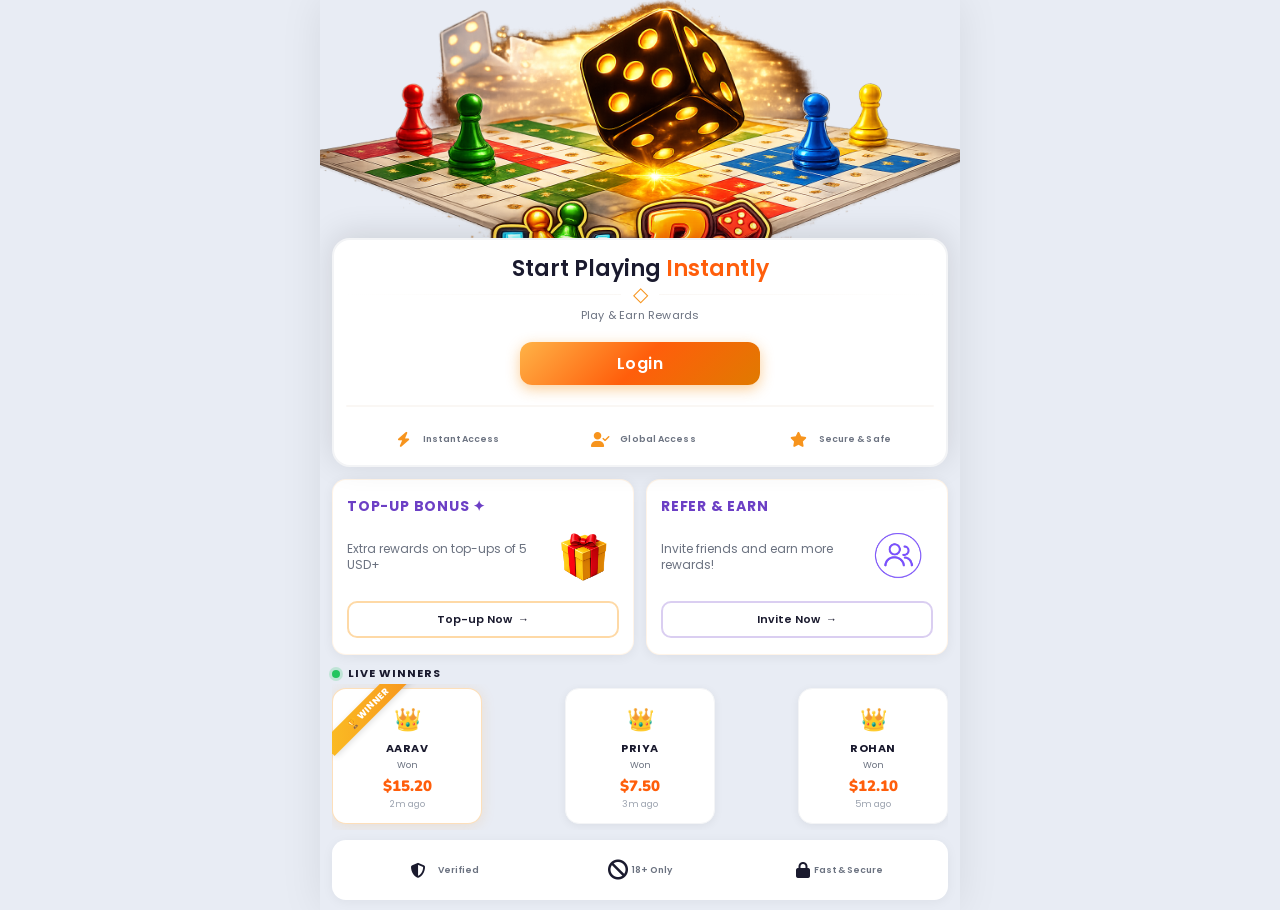
==== commit ededc0dd: "Start now page" ====
--- a/index.html
+++ b/index.html
@@ -72,7 +72,7 @@
     <div class="cta-sub">Choose your match and join the battle</div>
     <div class="cta-divider"><span>◇</span></div>
     <div class="cta-action">
-      <button type="button" class="btn-play" >Play Now</button>
+      <a href="./start.html" style="text-decoration: none; width: 100%; display: flex; justify-content: center;" ><button type="button"  class="btn-play">Play Now</button></a>
     </div>
     
     <div class="cta-divider-2"><div></div></div>
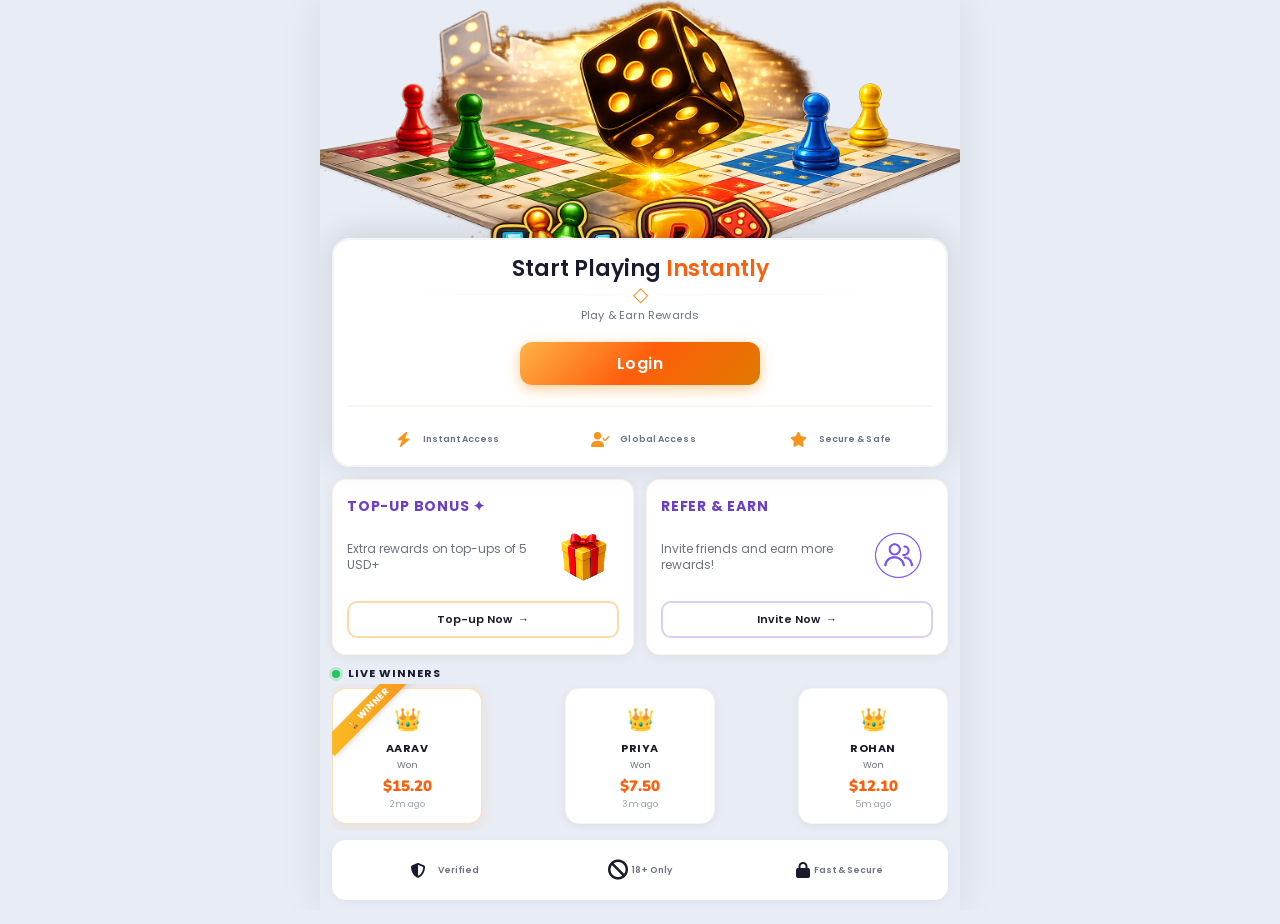
==== commit df4cfe81: "Popups added" ====
--- a/index.html
+++ b/index.html
@@ -13,6 +13,74 @@
   <script src="https://unpkg.com/react-icons@4.8.0/umd/react-icons.min.js"></script>
   <link rel="stylesheet" href="https://cdnjs.cloudflare.com/ajax/libs/font-awesome/6.5.1/css/all.min.css">
 </head>
+<!-- ========================= -->
+<!-- REFERRAL POPUP -->
+<!-- ========================= -->
+
+<div class="referral-overlay" id="referralPopup">
+
+  <div class="referral-popup">
+
+    <!-- CLOSE -->
+
+    <button class="popup-close" id="closeReferralPopup">
+      <i class="fa-solid fa-xmark"></i>
+    </button>
+
+    <!-- ICON -->
+
+    <div class="referral-icon-wrap">
+
+      <span class="leaf left">❦</span>
+
+      <div class="gift-circle">
+        🎁
+      </div>
+
+      <span class="leaf right">❦</span>
+
+    </div>
+
+    <!-- TITLE -->
+
+    <h2>
+      Your Referral Link
+    </h2>
+
+    <!-- DESC -->
+
+    <p>
+      Share your link with friends and earn
+      rewards when they join!
+    </p>
+
+    <!-- LINK BOX -->
+
+    <div class="referral-link-box">
+
+      <div
+      class="referral-link-text"
+      id="referralLinkText">
+
+        https://dotscout.com/ref/18536712
+
+      </div>
+
+      <button
+      class="copy-link-btn"
+      id="copyReferralLinkBtn">
+
+        <i class="fa-regular fa-copy"></i>
+
+        Copy
+
+      </button>
+
+    </div>
+
+  </div>
+
+</div>
 <body>
 
 <!-- APP HEADER (shown after login) -->
@@ -107,7 +175,7 @@
       </div>
       <img src="./assets/gift.png" alt="Bonus Icon" class="bonus-img">
       </div> 
-      <button class="btn-outline" style="border-color:#fed9a6;">Top-up Now <span>→</span></button>
+      <a href="./deposit.html" class="btn-outline" style="border-color:#fed9a6; text-decoration: none;">Top-up Now <span>→</span></a>
     </div>
     <!-- Refer & Earn -->
     <div class="bonus-card">
@@ -118,7 +186,8 @@
       </div>
       <img src="./assets/refer.png" alt="Bonus Icon" class="bonus-img">
       </div> 
-      <button class="btn-outline" style="border-color:rgba(108,63,197,0.25);">Invite Now <span>→</span></button>
+      <button class="btn-outline" style="border-color:rgba(108,63,197,0.25);" id="openReferralPopup">Invite Now <span>→</span></button>
+     
     </div>
   </div>
 
@@ -202,6 +271,88 @@
   });
 
 })();
+
+/* ========================= */
+/* REFERRAL POPUP */
+/* ========================= */
+
+const referralPopup =
+document.getElementById("referralPopup");
+
+const openReferralPopup =
+document.getElementById("openReferralPopup");
+
+const closeReferralPopup =
+document.getElementById("closeReferralPopup");
+
+/* OPEN */
+
+openReferralPopup.addEventListener(
+  "click",
+  function(){
+
+    referralPopup.classList.add("active");
+
+  }
+);
+
+/* CLOSE BUTTON */
+
+closeReferralPopup.addEventListener(
+  "click",
+  function(){
+
+    referralPopup.classList.remove("active");
+
+  }
+);
+
+/* CLOSE OUTSIDE */
+
+referralPopup.addEventListener(
+  "click",
+  function(e){
+
+    if(e.target === referralPopup){
+
+      referralPopup.classList.remove("active");
+
+    }
+
+  }
+);
+
+document
+.getElementById("copyReferralLinkBtn")
+.addEventListener("click", async function(){
+
+  const text =
+  document
+  .getElementById("referralLinkText")
+  .innerText;
+
+  await navigator.clipboard.writeText(text);
+
+  /* CHANGE BUTTON */
+
+  this.innerHTML =
+  '<i class="fa-solid fa-check"></i> Copied';
+
+  this.classList.add("copied");
+
+  /* RESET */
+
+  setTimeout(() => {
+
+    this.innerHTML =
+    '<i class="fa-regular fa-copy"></i> Copy';
+
+    this.classList.remove("copied");
+
+  }, 1800);
+
+});
+
 </script>
 
 </body>
--- a/global.css
+++ b/global.css
@@ -1010,4 +1010,259 @@
 
   .footer-trust {
     animation: slideUp 0.5s ease-out 0.55s both;
-  }+  }
+
+  /* ========================= */
+/* REFERRAL POPUP */
+/* ========================= */
+
+.referral-overlay{
+  position:fixed;
+  inset:0;
+
+  background:rgba(0,0,0,.45);
+
+  backdrop-filter:blur(5px);
+
+  display:flex;
+  align-items:center;
+  justify-content:center;
+
+  padding:18px;
+
+  z-index:9999;
+
+  opacity:0;
+  visibility:hidden;
+
+  transition:.25s ease;
+}
+
+.referral-overlay.active{
+  opacity:1;
+  visibility:visible;
+}
+
+/* POPUP */
+
+.referral-popup{
+  width:100%;
+  max-width:360px;
+
+  background:#fff;
+
+  border-radius:28px;
+
+  padding:24px 20px 20px;
+
+  position:relative;
+
+  animation:popupScale .22s ease;
+}
+
+/* CLOSE */
+
+.popup-close{
+  position:absolute;
+  top:16px;
+  right:16px;
+
+  width:36px;
+  height:36px;
+
+  border:none;
+
+  border-radius:50%;
+
+  background:#fff5ed;
+
+  color:#ff7a00;
+
+  font-size:18px;
+
+  cursor:pointer;
+}
+
+/* ICON */
+
+.referral-icon-wrap{
+  display:flex;
+  align-items:center;
+  justify-content:center;
+  gap:10px;
+
+  margin-bottom:16px;
+}
+
+.leaf{
+  color:#f2b100;
+  font-size:22px;
+}
+
+.gift-circle{
+  width:88px;
+  height:88px;
+
+  border-radius:50%;
+
+  background:#fff4ea;
+
+  display:flex;
+  align-items:center;
+  justify-content:center;
+
+  font-size:42px;
+}
+
+/* TITLE */
+
+.referral-popup h2{
+  text-align:center;
+
+  font-size:24px;
+  font-weight:700;
+
+  color:#0b1140;
+
+  margin-bottom:10px;
+}
+
+/* DESC */
+
+.referral-popup p{
+  text-align:center;
+
+  color:#71758c;
+
+  font-size:15px;
+  line-height:1.7;
+
+  margin-bottom:20px;
+}
+
+/* LINK BOX */
+
+.referral-link-box{
+  border:1px solid #f7dcc7;
+
+  background:#fff8f2;
+
+  border-radius:18px;
+
+  padding:10px;
+
+  display:flex;
+  align-items:center;
+  gap:10px;
+}
+
+.referral-link-text{
+  flex:1;
+
+  color:#111936;
+
+  font-size:14px;
+
+  overflow:hidden;
+  text-overflow:ellipsis;
+  white-space:nowrap;
+}
+
+/* COPY BUTTON */
+
+.copy-link-btn{
+  height:46px;
+
+  padding:0 16px;
+
+  border:none;
+
+  border-radius:14px;
+
+  background:linear-gradient(
+    135deg,
+    #ff9800,
+    #ff5e00
+  );
+
+  color:#fff;
+
+  font-size:15px;
+  font-weight:600;
+
+  display:flex;
+  align-items:center;
+  gap:8px;
+
+  cursor:pointer;
+
+  flex-shrink:0;
+}
+
+/* ANIMATION */
+
+@keyframes popupScale{
+
+  from{
+    opacity:0;
+    transform:scale(.92);
+  }
+
+  to{
+    opacity:1;
+    transform:scale(1);
+  }
+
+}
+
+/* MOBILE */
+
+@media (max-width:480px){
+
+  .referral-popup{
+    border-radius:22px;
+    padding:22px 16px 18px;
+  }
+
+  .gift-circle{
+    width:72px;
+    height:72px;
+    font-size:34px;
+  }
+
+  .referral-popup h2{
+    font-size:20px;
+  }
+
+  .referral-popup p{
+    font-size:13px;
+    margin-bottom:18px;
+  }
+
+  .referral-link-box{
+    border-radius:14px;
+    padding:8px;
+  }
+
+  .referral-link-text{
+    font-size:12px;
+  }
+
+  .copy-link-btn{
+    height:40px;
+    padding:0 14px;
+    border-radius:12px;
+    font-size:13px;
+  }
+
+}
+
+/* COPIED STATE */
+
+.copy-link-btn.copied{
+  background:linear-gradient(
+    135deg,
+    #00c853,
+    #00a844
+  );
+}
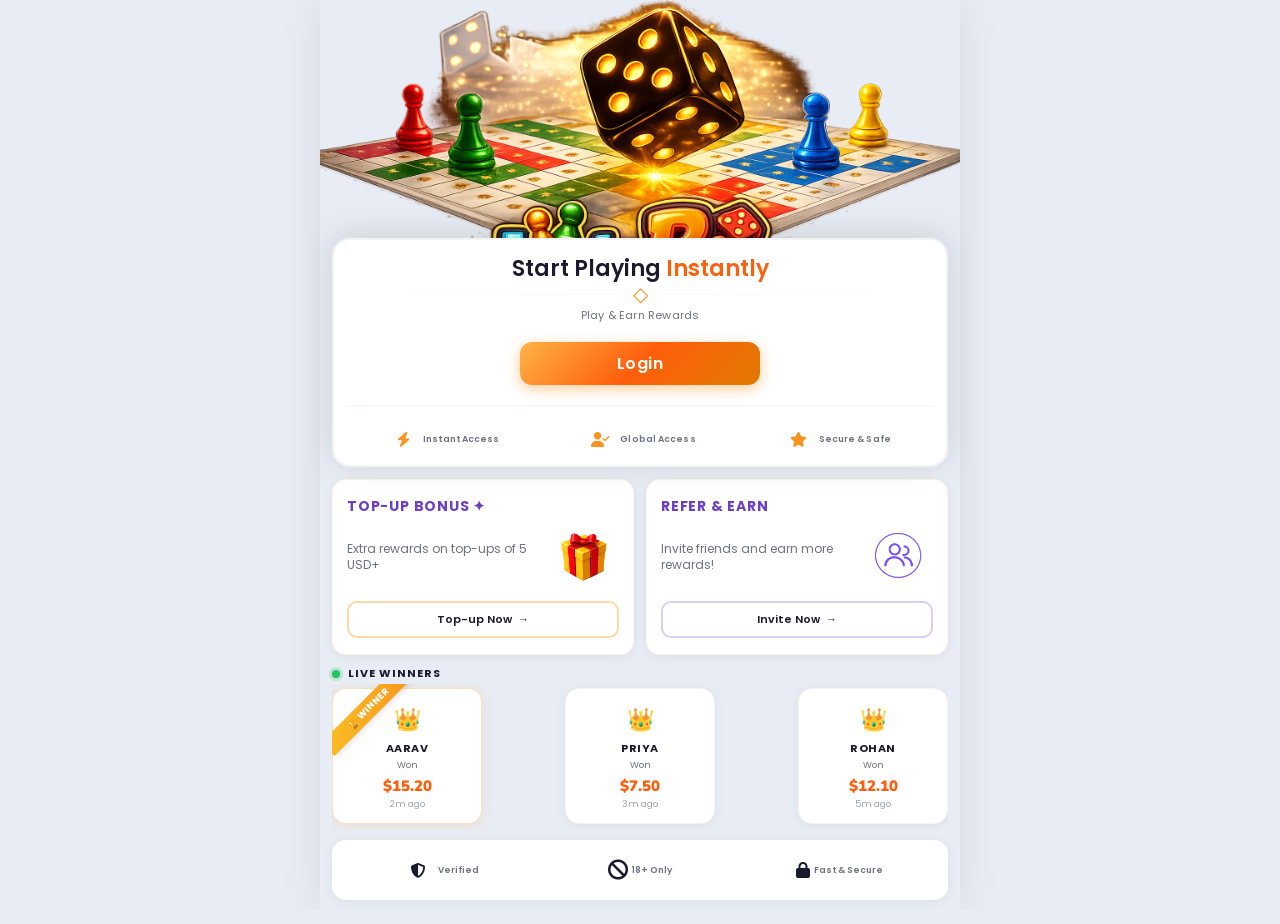
==== commit 6a05c401: "Deposit history" ====
--- a/index.html
+++ b/index.html
@@ -353,6 +353,26 @@
 
 });
 
+/* ========================= */
+/* STICKY HEADER */
+/* ========================= */
+
+const header =
+document.querySelector(".app-header");
+
+window.addEventListener("scroll", function(){
+
+  if(window.scrollY > 6){
+
+    header.classList.add("scrolled");
+
+  }else{
+
+    header.classList.remove("scrolled");
+
+  }
+
+});
 </script>
 
 </body>
--- a/global.css
+++ b/global.css
@@ -49,7 +49,7 @@
     font-family: 'Poppins', sans-serif;
     color: var(--text);
     min-height: 100vh;
-    overflow-x: hidden;
+      /* overflow-x:hidden; */
   }
 
   body {
@@ -60,17 +60,58 @@
   }
 
   /* ── APP HEADER (logged in) ── */
-  .app-header {
-    display: flex;
-    align-items: center;
-    justify-content: space-between;
-    gap: var(--space-xs);
-    padding: max(8px, env(safe-area-inset-top)) var(--page-pad) 8px;
-    position: relative;
-    z-index: 10;
-    background: linear-gradient(180deg, #fff9f0 0%, rgba(255, 249, 240, 0) 100%);
-    min-width: 0;
-  }
+  /* ========================= */
+/* STICKY HEADER */
+/* ========================= */
+
+.app-header{
+
+  display:flex;
+  align-items:center;
+  justify-content:space-between;
+
+  gap:var(--space-xs);
+
+  padding:
+  max(8px, env(safe-area-inset-top))
+  var(--page-pad)
+  8px;
+
+  position:sticky;
+
+  top:0;
+
+  left:0;
+
+  width:100%;
+
+  z-index:9999;
+
+  min-width:0;
+
+  background:transparent;
+
+  transition:
+  background .25s ease,
+  box-shadow .25s ease,
+  backdrop-filter .25s ease;
+}
+
+/* ACTIVE */
+
+.app-header.scrolled{
+
+  background:rgba(255,255,255,.92);
+
+  backdrop-filter:blur(14px);
+  -webkit-backdrop-filter:blur(14px);
+
+  box-shadow:
+  0 4px 16px rgba(0,0,0,.06);
+
+  border-bottom:
+  1px solid rgba(0,0,0,.05);
+}
 
   .header-logo {
     flex-shrink: 1;
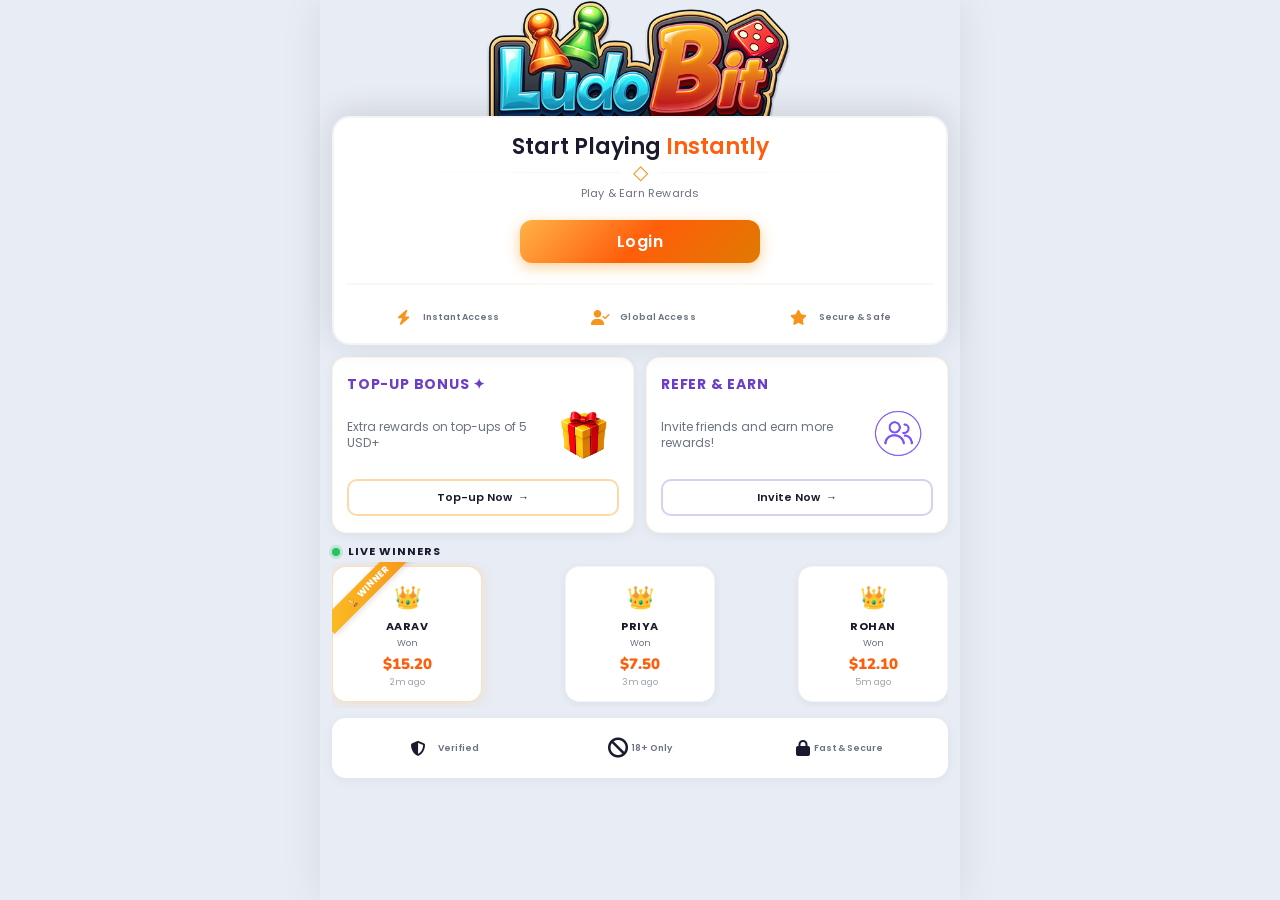
==== commit 035c9358: "bugs" ====
--- a/index.html
+++ b/index.html
@@ -103,8 +103,8 @@
 </header>
 
 <!-- HERO -->
-<div class="hero-wrap">
-    <div class="hero-background"></div>
+<div class="hero-wrap-2">
+    <div class="hero-background-2"></div>
 </div>
 
 <!-- CTA CARD -->
@@ -266,8 +266,10 @@
     ctaLoggedIn.hidden = false;
 
     // Change banner
-    document.querySelector('.hero-background').style.backgroundImage =
+    document.querySelector('.hero-background-2').style.backgroundImage =
       "url('./assets/login-banner.png')";
+    document.querySelector('.hero-background-2').style.width = "100%";
+    document.querySelector('.hero-background-2').style.height = "216px";
   });
 
 })();
--- a/global.css
+++ b/global.css
@@ -35,7 +35,7 @@
     --font-btn: clamp(13px, 3.8vw, 16px);
     --font-trust: clamp(7px, 2.1vw, 9px);
     --font-trust-bold: clamp(8px, 2.3vw, 10px);
-    --hero-h: clamp(160px, 40vw, 240px);
+    --hero-h: clamp(160px, 10vw, 240px);
     --btn-width: clamp(160px, 60%, 240px);
   }
 
@@ -58,6 +58,14 @@
     min-width: var(--mobile-min);
     margin: 0 auto;
   }
+
+  /* Prevent iOS zoom on inputs */
+
+input,
+select,
+textarea{
+  font-size:16px !important;
+}
 
   /* ── APP HEADER (logged in) ── */
   /* ========================= */
@@ -247,11 +255,26 @@
     width: 100%;
     height: var(--hero-h);
     max-height: min(260px, 38vh);
+    background-image: url('./assets/login-banner.png');
+    background-size: cover;
+    background-position: center;
+    background-repeat: no-repeat;
+  }
+  
+  .hero-wrap-2 {
+    padding: 0 0 0;
+        display: flex;
+    justify-content: center;
+  }
+
+  .hero-background-2 {
+    width: 323px;
+    height: 138px;
+    max-height: min(260px, 38vh);
     background-image: url('./assets/home-banner.png');
     background-size: cover;
     background-position: center;
     background-repeat: no-repeat;
-    border-radius: clamp(12px, 4vw, 20px);
   }
 
   .logo-wrap {
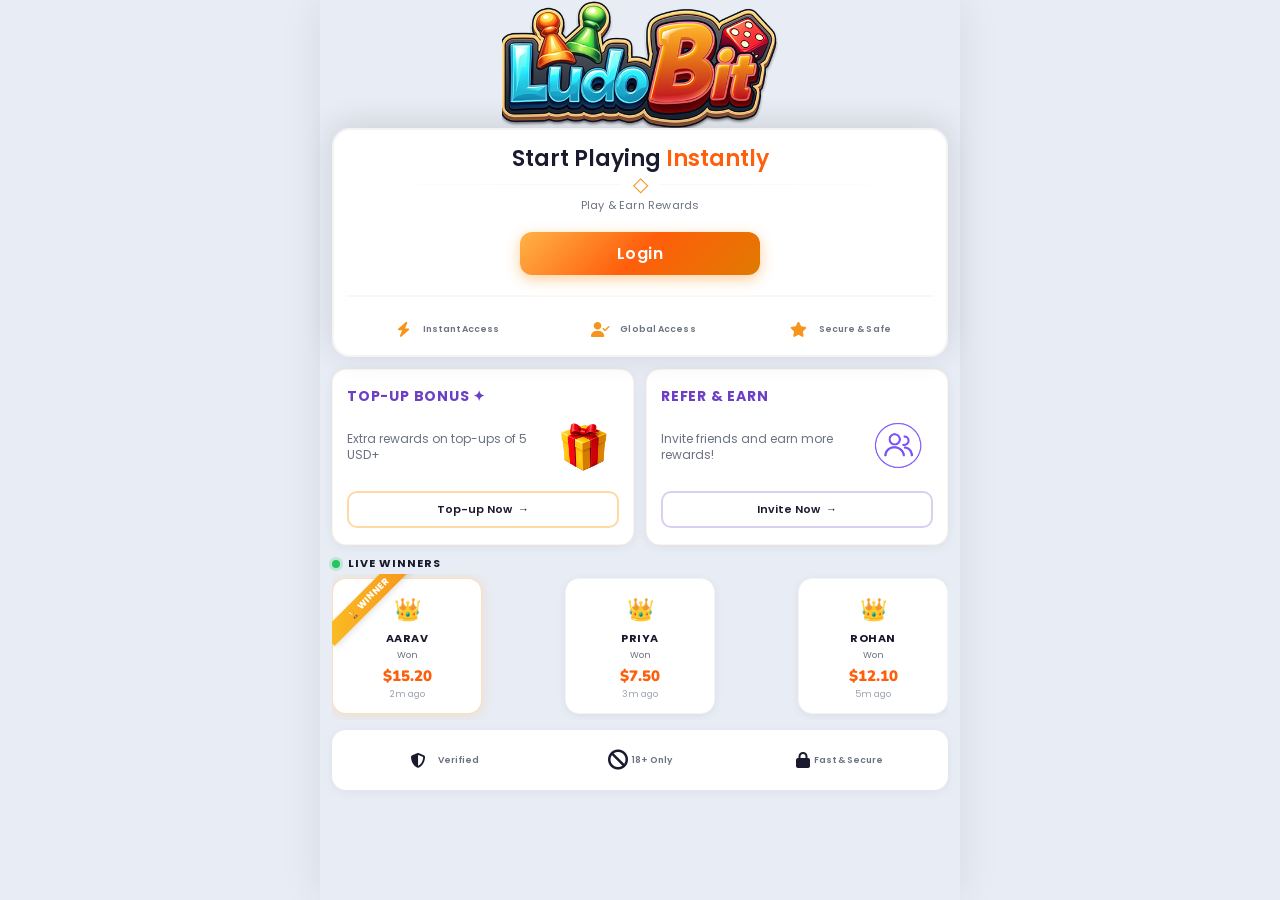
==== commit 6614d5f4: "error fixed" ====
--- a/index.html
+++ b/index.html
@@ -376,6 +376,26 @@
 
 });
 </script>
-
+<script>
+
+/* FORCE PAGE TOP */
+
+if ('scrollRestoration' in history) {
+
+    history.scrollRestoration = 'manual';
+
+}
+
+window.onload = function () {
+
+    setTimeout(function () {
+
+        window.scrollTo(0, 0);
+
+    }, 0);
+
+};
+
+</script>
 </body>
 </html>
--- a/global.css
+++ b/global.css
@@ -268,9 +268,8 @@
   }
 
   .hero-background-2 {
-    width: 323px;
-    height: 138px;
-    max-height: min(260px, 38vh);
+    width: 276px;
+    height: 128px;
     background-image: url('./assets/home-banner.png');
     background-size: cover;
     background-position: center;
@@ -322,7 +321,7 @@
     border-radius: var(--radius-lg);
     border: 2px solid #F3F4F6;
     padding: var(--space-lg) var(--space-md) var(--space-sm);
-    margin: clamp(-22px, -5vw, -28px) var(--page-pad) 0;
+    /* margin: clamp(-22px, -5vw, -28px) var(--page-pad) 0; */
     position: relative;
     z-index: 5;
     box-shadow: 0 -4px 32px rgba(0, 0, 0, 0.12);
